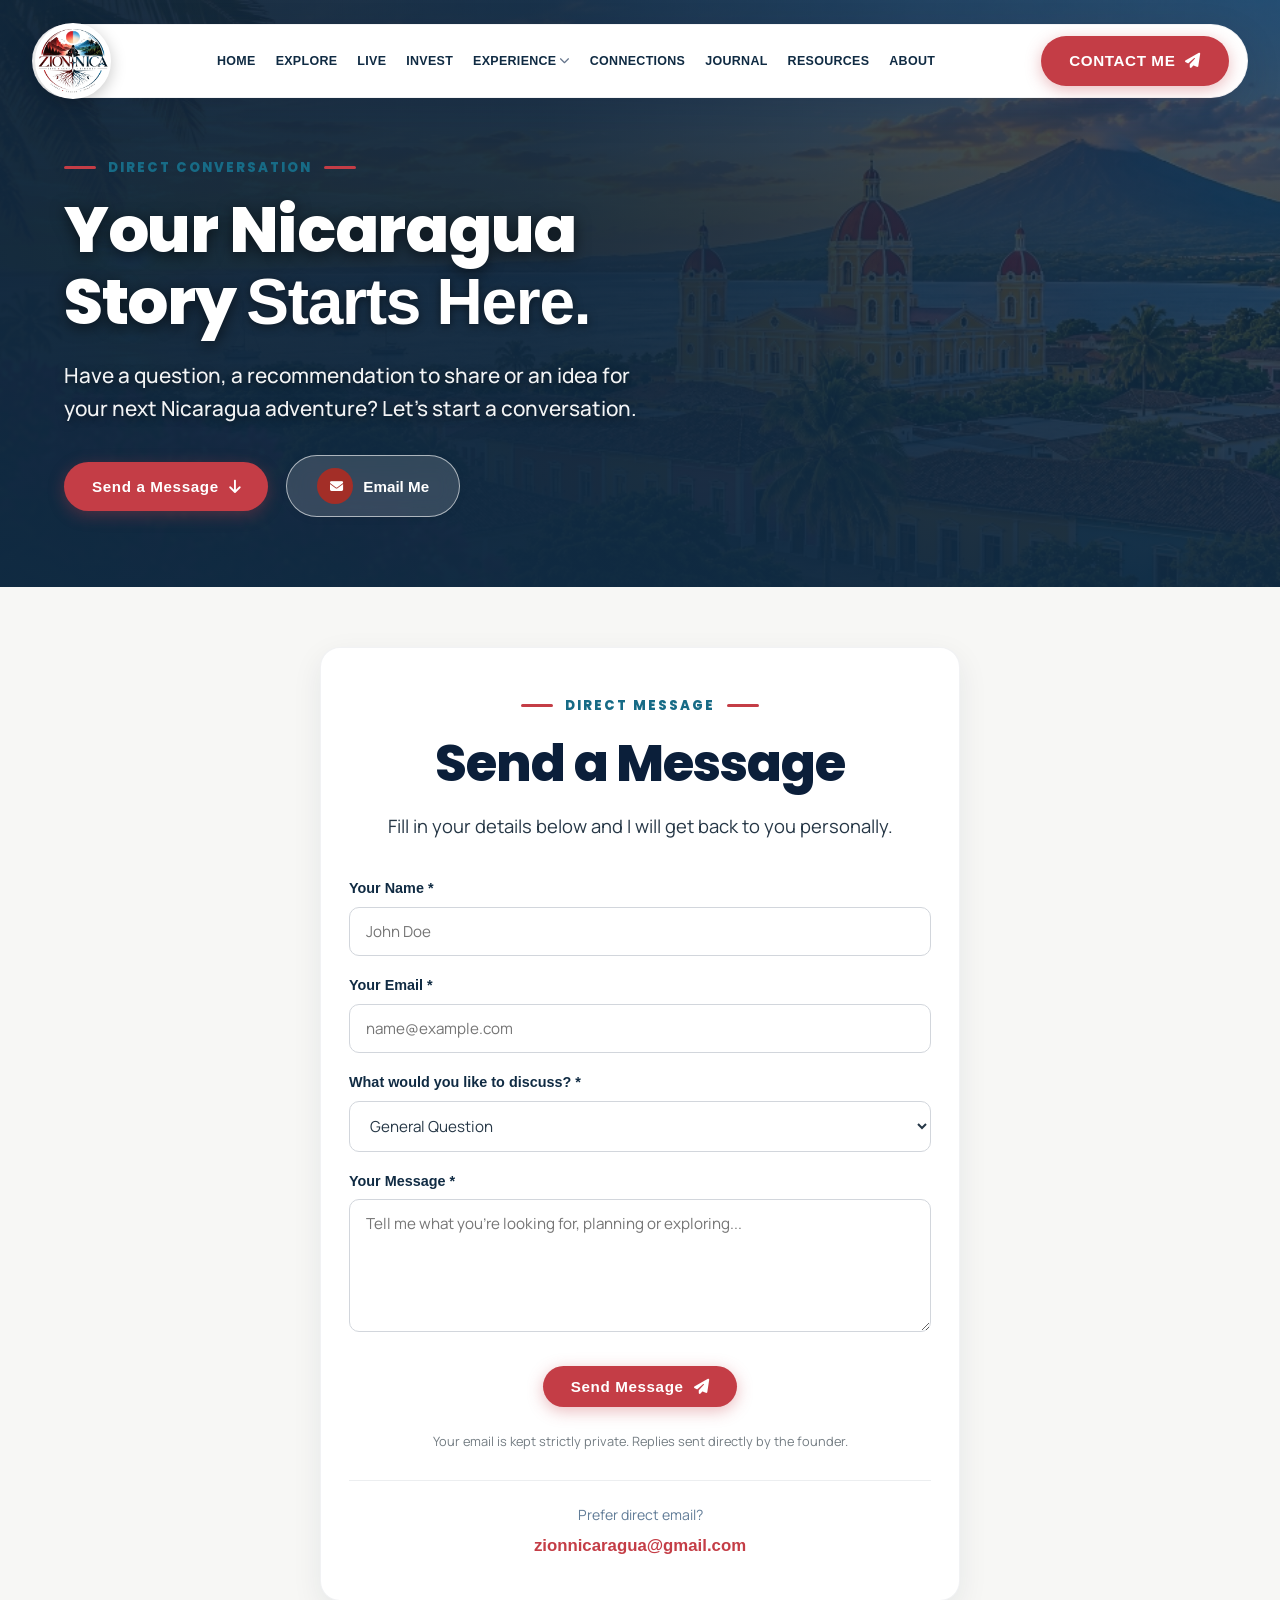
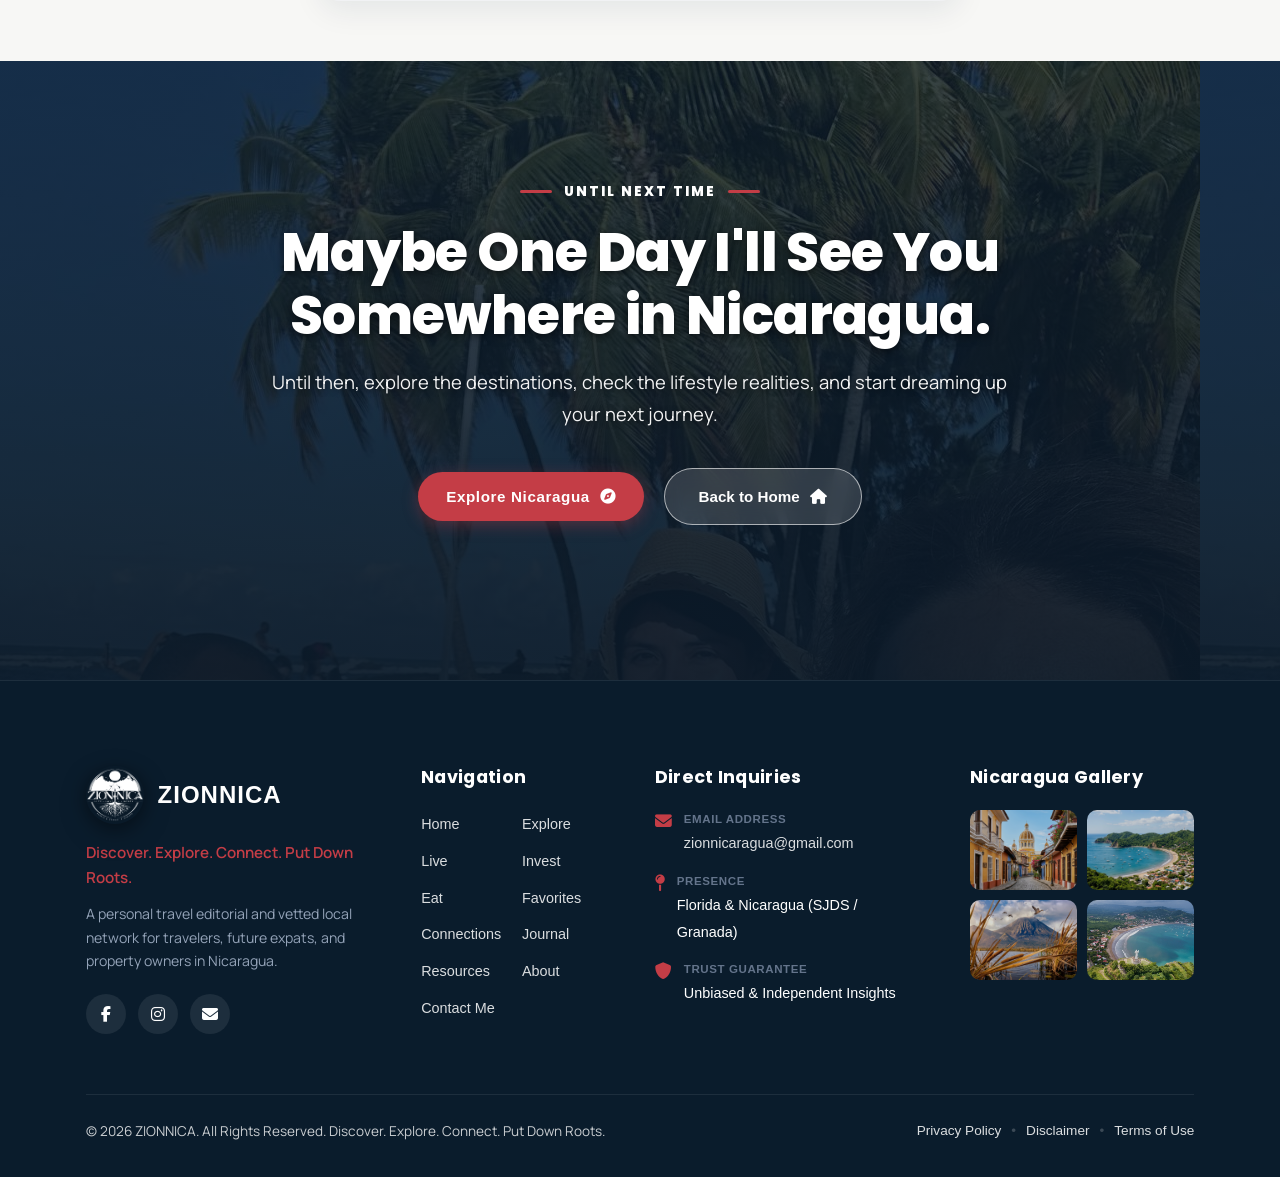
==== contact.html @ 624d176b "Fix blank home page layout and update project" ====
<!DOCTYPE html>
<html lang="en">
<head>
  <meta charset="UTF-8">
  <meta name="viewport" content="width=device-width, initial-scale=1.0">
  <title>Let's Connect | ZIONNICA — Start a Conversation</title>
  <meta name="description" content="Have a question, a recommendation to share or an idea for your next Nicaragua adventure? Get in touch directly with the ZIONNICA founder.">
  
  <!-- Favicon -->
  <link rel="icon" type="image/webp" href="assets/FAVICON.webp">

  <!-- Google Fonts: Poppins (Headings) & Manrope (Body) -->
  <link rel="preconnect" href="https://fonts.googleapis.com">
  <link rel="preconnect" href="https://fonts.gstatic.com" crossorigin>
  <link href="https://fonts.googleapis.com/css2?family=Manrope:wght@400;500;600;700&family=Poppins:wght@500;600;700;800;900&display=swap" rel="stylesheet">

  <!-- Font Awesome Icons -->
  <link rel="stylesheet" href="https://cdnjs.cloudflare.com/ajax/libs/font-awesome/6.4.0/css/all.min.css">

  <!-- Core Stylesheet -->
  <link rel="stylesheet" href="style.css">
</head>
<body class="page-contact">

  <!-- Page Loader -->
  <div class="site-loader" id="loader">
    <div class="loader-spinner"></div>
  </div>

  <div class="page-wrapper">

    <!-- ==========================================
         FLOATING STICKY HEADER
         ========================================== -->
    <header class="header_floating-wrap" id="header">
      <div class="navbar_floating-container">

        <!-- Brand Logo -->
        <a href="index.html#hero" class="floating-logo" aria-label="ZIONNICA">
          <img src="assets/zionnica_official_logo.png" alt="ZIONNICA Logo" class="brand-official-logo">
        </a>

        <!-- Center Navigation -->
        <nav class="floating-nav-menu" id="floating-nav">
          <div class="mobile-sidebar-header">
            <div class="mobile-sidebar-brand">
              <img src="assets/zionnica_official_logo.png" alt="ZIONNICA" class="mobile-sidebar-logo">
              <span class="mobile-sidebar-name">ZIONNICA</span>
            </div>
            <button class="mobile-sidebar-close" id="mobile-sidebar-close" aria-label="Close Menu">
              <i class="fa-solid fa-xmark"></i>
            </button>
          </div>

          <div class="mobile-sidebar-links">
            <a href="index.html#hero" class="nav-item"><span>HOME</span></a>
            <a href="explore.html" class="nav-item"><span>EXPLORE</span></a>
            <a href="live.html" class="nav-item"><span>LIVE</span></a>
            <a href="invest.html" class="nav-item"><span>INVEST</span></a>
            <div class="nav-dropdown">
              <a href="eat.html" class="nav-item dropdown-trigger">
                <span>EXPERIENCE</span>
                <i class="fa-solid fa-chevron-down nav-arrow"></i>
              </a>
              <div class="dropdown-menu">
                <a href="eat.html" class="dropdown-link">
                  <i class="fa-solid fa-utensils"></i>
                  <div>
                    <strong>Eat</strong>
                    <small>Local food, dining &amp; beach restaurants</small>
                  </div>
                </a>
                <a href="index.html#favorites" class="dropdown-link">
                  <i class="fa-solid fa-star"></i>
                  <div>
                    <strong>Favorites</strong>
                    <small>Curated top picks &amp; local recommendations</small>
                  </div>
                </a>
              </div>
            </div>
            <a href="index.html#connections" class="nav-item"><span>CONNECTIONS</span></a>
            <a href="index.html#journal" class="nav-item"><span>JOURNAL</span></a>
            <a href="explore.html#getting-there" class="nav-item"><span>RESOURCES</span></a>
            <a href="index.html#story" class="nav-item"><span>ABOUT</span></a>
          </div>

          <div class="mobile-sidebar-footer">
            <a href="contact.html" class="mobile-sidebar-cta">
              <span>CONTACT ME</span>
              <i class="fa-solid fa-paper-plane"></i>
            </a>
          </div>
        </nav>

        <!-- Right Side Actions -->
        <div class="floating-nav-actions">
          <a href="contact.html" class="floating-cta-btn active" style="background-color: var(--zn-crimson-hover, #B3323B);">
            <span>CONTACT ME</span>
            <i class="fa-solid fa-paper-plane"></i>
          </a>

          <!-- Mobile Hamburger Toggle -->
          <button class="floating-mobile-toggle" id="floating-mobile-toggle" aria-label="Toggle Navigation">
            <span></span><span></span><span></span>
          </button>
        </div>

      </div>
    </header>

    <!-- Mobile Nav Backdrop Overlay -->
    <div class="mobile-nav-backdrop" id="mobile-nav-backdrop"></div>

    <!-- ==========================================
         HERO SECTION: LET'S CONNECT
         ========================================== -->
    <section class="hero-image-exact inner-hero" id="hero-contact" style="background-image: url('img/IMG-20260909-WA0004.jpg');">
      <div class="hero-image-content-container">
        <div class="hero-text-block">
          
          <div class="editorial_eyebrow-badge" style="margin-bottom: 16px;">
            <span class="editorial_eyebrow-dash" style="background-color: var(--zn-crimson);"></span>
            <span class="editorial_eyebrow-text" style="color: #FFFFFF; font-weight: 700; letter-spacing: 0.14em;">DIRECT CONVERSATION</span>
            <span class="editorial_eyebrow-dash" style="background-color: var(--zn-crimson);"></span>
          </div>

          <h1 class="hero-main-title">
            Your Nicaragua Story <span class="hero-highlight-title">Starts Here.</span>
          </h1>

          <p class="hero-tagline-desc">
            Have a question, a recommendation to share or an idea for your next Nicaragua adventure? Let's start a conversation.
          </p>

          <div class="hero-action-pair">
            <a href="#contact-form" class="hero-btn-primary">
              <span>Send a Message</span>
              <i class="fa-solid fa-arrow-down"></i>
            </a>
            <a href="mailto:zionnicaragua@gmail.com" class="hero-btn-story" style="text-decoration: none;">
              <span class="story-play-circle"><i class="fa-solid fa-envelope"></i></span>
              <span class="story-btn-text">Email Me</span>
            </a>
          </div>

        </div>
      </div>
    </section>
    <!-- ==========================================
         SIMPLE CONTACT SECTION
         ========================================== -->
    <section class="section_editorial section-colorway-ivory pv-large" id="contact-form">
      <div class="container-large padding-global">
        <div style="max-width: 640px; margin: 0 auto; background: #FFFFFF; border-radius: 20px; padding: 40px 28px; box-shadow: 0 10px 30px rgba(16, 43, 67, 0.08); border: 1px solid rgba(16, 43, 67, 0.06);">
          
          <div class="editorial_header-wrap text-center" style="margin-bottom: 28px;">
            <div class="editorial_eyebrow-badge">
              <span class="editorial_eyebrow-dash"></span>
              <span class="editorial_eyebrow-text">DIRECT MESSAGE</span>
              <span class="editorial_eyebrow-dash"></span>
            </div>
            <h2 class="editorial_title-large" style="font-size: clamp(1.8rem, 4vw, 2.3rem); margin-bottom: 8px;">
              Send a Message
            </h2>
            <p class="editorial_lead-paragraph" style="font-size: 0.95rem; margin: 0 auto;">
              Fill in your details below and I will get back to you personally.
            </p>
          </div>

          <form action="https://formsubmit.co/zionnicaragua@gmail.com" method="POST" id="main-contact-form" class="consultation-form" style="display: flex; flex-direction: column; gap: 18px;">
            <!-- Honeypot anti-spam field -->
            <input type="text" name="_honey" style="display:none">
            <input type="hidden" name="_captcha" value="false">
            <input type="hidden" name="_subject" value="New Inquiry from ZIONNICA Website">

            <div class="form-group" style="margin-bottom: 0;">
              <label for="contact-name" style="display: block; font-weight: 700; font-size: 0.9rem; color: #102B43; margin-bottom: 6px;">Your Name *</label>
              <input type="text" id="contact-name" name="name" placeholder="John Doe" required style="width: 100%; padding: 13px 16px; border-radius: 10px; border: 1.5px solid #D2D6DC; font-size: 0.95rem; box-sizing: border-box;">
            </div>

            <div class="form-group" style="margin-bottom: 0;">
              <label for="contact-email" style="display: block; font-weight: 700; font-size: 0.9rem; color: #102B43; margin-bottom: 6px;">Your Email *</label>
              <input type="email" id="contact-email" name="email" placeholder="name@example.com" required style="width: 100%; padding: 13px 16px; border-radius: 10px; border: 1.5px solid #D2D6DC; font-size: 0.95rem; box-sizing: border-box;">
            </div>

            <div class="form-group" style="margin-bottom: 0;">
              <label for="contact-topic-select" style="display: block; font-weight: 700; font-size: 0.9rem; color: #102B43; margin-bottom: 6px;">What would you like to discuss? *</label>
              <select id="contact-topic-select" name="topic" required style="width: 100%; padding: 13px 16px; border-radius: 10px; border: 1.5px solid #D2D6DC; font-size: 0.95rem; box-sizing: border-box; background: #FFFFFF;">
                <option value="general">General Question</option>
                <option value="plan-trip">Trip Planning &amp; Itinerary</option>
                <option value="living">Living &amp; Community Realities</option>
                <option value="property">Investment &amp; Real Estate Considerations</option>
                <option value="other">Other Inquiry</option>
              </select>
            </div>

            <div class="form-group" style="margin-bottom: 0;">
              <label for="contact-message" style="display: block; font-weight: 700; font-size: 0.9rem; color: #102B43; margin-bottom: 6px;">Your Message *</label>
              <textarea id="contact-message" name="message" rows="5" placeholder="Tell me what you're looking for, planning or exploring..." required style="width: 100%; padding: 13px 16px; border-radius: 10px; border: 1.5px solid #D2D6DC; font-size: 0.95rem; box-sizing: border-box; resize: vertical;"></textarea>
            </div>

            <div style="text-align: center; margin-top: 8px;">
              <button type="submit" class="cta_btn-primary" style="padding: 14px 34px; font-size: 0.98rem; margin: 0 auto;">
                <span>Send Message</span>
                <i class="fa-solid fa-paper-plane"></i>
              </button>
            </div>

            <p style="font-size: 0.8rem; color: #747D83; text-align: center; margin: 6px 0 0 0;">
              Your email is kept strictly private. Replies sent directly by the founder.
            </p>
          </form>

          <!-- Direct Email Box -->
          <div style="margin-top: 28px; padding-top: 22px; border-top: 1px solid rgba(16, 43, 67, 0.08); text-align: center;">
            <p style="font-size: 0.88rem; color: #627D98; margin: 0 0 6px 0;">Prefer direct email?</p>
            <a href="mailto:zionnicaragua@gmail.com" style="font-family: var(--font-heading, 'Poppins', sans-serif); font-size: 1.05rem; font-weight: 700; color: var(--zn-crimson, #C43D46); text-decoration: none;">
              zionnicaragua@gmail.com
            </a>
          </div>

        </div>
      </div>
    </section>


    <!-- ==========================================
         CLOSING CTA (Photographic)
         ========================================== -->
    <section class="section_final-cta" id="contact" style="background-image: url('img/IMG-20260909-WA0005.jpg');">
      <div class="final-cta_dark-overlay"></div>
      <div class="padding-global final-cta_content-layer">
        <div class="container-large text-center">
          <div class="final-cta_box">
            <div class="final-cta_eyebrow-badge">
              <span class="cta_eyebrow-dash"></span>
              <span class="cta_eyebrow-text">UNTIL NEXT TIME</span>
              <span class="cta_eyebrow-dash"></span>
            </div>
            <h2 class="final-cta_heading">Maybe One Day I'll See You Somewhere in Nicaragua.</h2>
            <p class="final-cta_description">
              Until then, explore the destinations, check the lifestyle realities, and start dreaming up your next journey.
            </p>
            <div class="final-cta_buttons-wrap">
              <a href="explore.html" class="cta_btn-primary">
                <span>Explore Nicaragua</span>
                <i class="fa-solid fa-compass"></i>
              </a>
              <a href="index.html#hero" class="cta_btn-secondary">
                <span>Back to Home</span>
                <i class="fa-solid fa-house"></i>
              </a>
            </div>
          </div>
        </div>
      </div>
    </section>

    <!-- ==========================================
         SHARED SITE FOOTER
         ========================================== -->
    <footer class="footer_navy">
      <div class="padding-global">
        <div class="container-large">

          <div class="footer_grid-top">

            <!-- Column 1: Brand & Tagline -->
            <div class="footer_col brand_col">
              <div class="footer_logo-row">
                <img src="assets/zionnica_logo_white.png" alt="ZIONNICA Emblem" class="footer_emblem-logo">
                <span class="footer_logo-title">ZIONNICA</span>
              </div>
              <p class="footer_tagline">
                Discover. Explore. Connect. Put Down Roots.
              </p>
              <p class="footer_bio">
                A personal travel editorial and vetted local network for travelers, future expats, and property owners in Nicaragua.
              </p>
              <div class="footer_social-row">
                <a href="#hero" class="footer_social-circle" aria-label="Facebook"><i class="fa-brands fa-facebook-f"></i></a>
                <a href="#hero" class="footer_social-circle" aria-label="Instagram"><i class="fa-brands fa-instagram"></i></a>
                <a href="mailto:zionnicaragua@gmail.com" class="footer_social-circle" aria-label="Email"><i class="fa-solid fa-envelope"></i></a>
              </div>
            </div>

            <!-- Column 2: Navigation Links -->
            <div class="footer_col nav_col">
              <h4 class="footer_col-title">Navigation</h4>
              <ul class="footer_nav-list">
                <li><a href="index.html#hero">Home</a></li>
                <li><a href="explore.html">Explore</a></li>
                <li><a href="live.html">Live</a></li>
                <li><a href="invest.html">Invest</a></li>
                <li><a href="eat.html">Eat</a></li>
                <li><a href="index.html#favorites">Favorites</a></li>
                <li><a href="index.html#connections">Connections</a></li>
                <li><a href="index.html#journal">Journal</a></li>
                <li><a href="explore.html#getting-there">Resources</a></li>
                <li><a href="index.html#story">About</a></li>
                <li><a href="contact.html">Contact Me</a></li>
              </ul>
            </div>

            <!-- Column 3: Contact Information -->
            <div class="footer_col contact_col">
              <h4 class="footer_col-title">Direct Inquiries</h4>
              <ul class="footer_info-list">
                <li>
                  <i class="fa-solid fa-envelope footer_info-icon"></i>
                  <div>
                    <span class="info_label">Email Address</span>
                    <a href="mailto:zionnicaragua@gmail.com" class="info_val">zionnicaragua@gmail.com</a>
                  </div>
                </li>
                <li>
                  <i class="fa-solid fa-map-pin footer_info-icon"></i>
                  <div>
                    <span class="info_label">Presence</span>
                    <span class="info_val">Florida &amp; Nicaragua (SJDS / Granada)</span>
                  </div>
                </li>
                <li>
                  <i class="fa-solid fa-shield footer_info-icon"></i>
                  <div>
                    <span class="info_label">Trust Guarantee</span>
                    <span class="info_val">Unbiased &amp; Independent Insights</span>
                  </div>
                </li>
              </ul>
            </div>

            <!-- Column 4: Curated Visual Gallery -->
            <div class="footer_col gallery_col">
              <h4 class="footer_col-title">Nicaragua Gallery</h4>
              <div class="footer_gallery-row">
                <img src="assets/dest-granada.png" alt="Colonial Granada" class="footer_gal-thumb">
                <img src="assets/dest-sanjuan.png" alt="San Juan del Sur" class="footer_gal-thumb">
                <img src="assets/volcano_adventures.png" alt="Volcano Adventures" class="footer_gal-thumb">
                <img src="assets/beach_escapes.png" alt="Popoyo Coast" class="footer_gal-thumb">
              </div>
            </div>

          </div>

          <!-- Footer Bottom Bar -->
          <div class="footer_bottom-row">
            <p class="copyright_text">
              &copy; 2026 ZIONNICA. All Rights Reserved. Discover. Explore. Connect. Put Down Roots.
            </p>
            <div class="footer_legal-links">
              <a href="contact.html">Privacy Policy</a>
              <span class="legal_sep">&bull;</span>
              <a href="contact.html">Disclaimer</a>
              <span class="legal_sep">&bull;</span>
              <a href="contact.html">Terms of Use</a>
            </div>
          </div>

        </div>
      </div>
    </footer>

    <!-- Back to Top Button -->
    <button class="back-to-top-btn" id="back-to-top" aria-label="Back to Top">
      <i class="fa-solid fa-arrow-up"></i>
    </button>

  </div>

  <!-- Contact Form Helper Script -->
  <script>
    function selectContactTopic(topicKey) {
      document.querySelectorAll('.contact-way-card').forEach(c => c.classList.remove('is-selected'));
      const card = document.querySelector(`[data-topic="${topicKey}"]`);
      if (card) card.classList.add('is-selected');

      const select = document.getElementById('contact-topic-select');
      if (select) {
        select.value = topicKey;
      }
      const form = document.getElementById('contact-form');
      if (form) {
        form.scrollIntoView({ behavior: 'smooth' });
      }
    }
  </script>

  <!-- Core JavaScript -->
  <script src="script.js"></script>
</body>
</html>
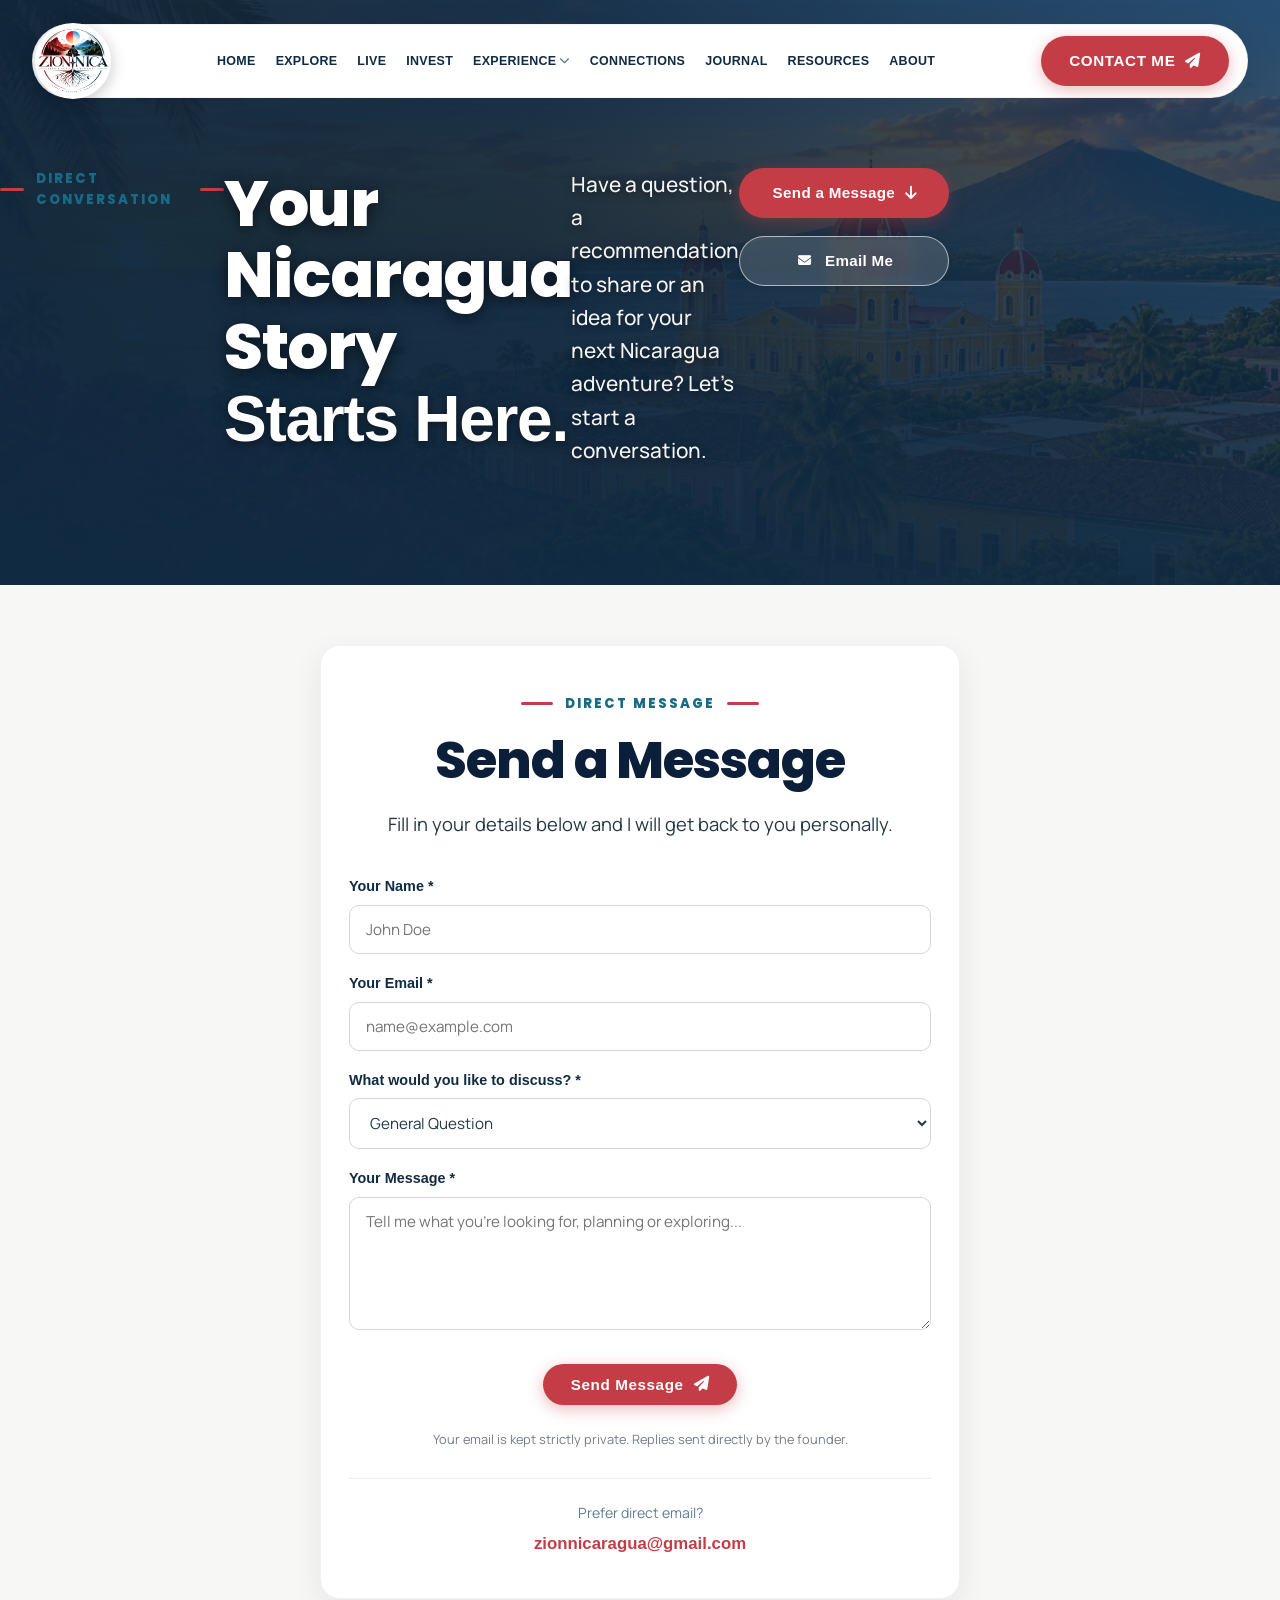
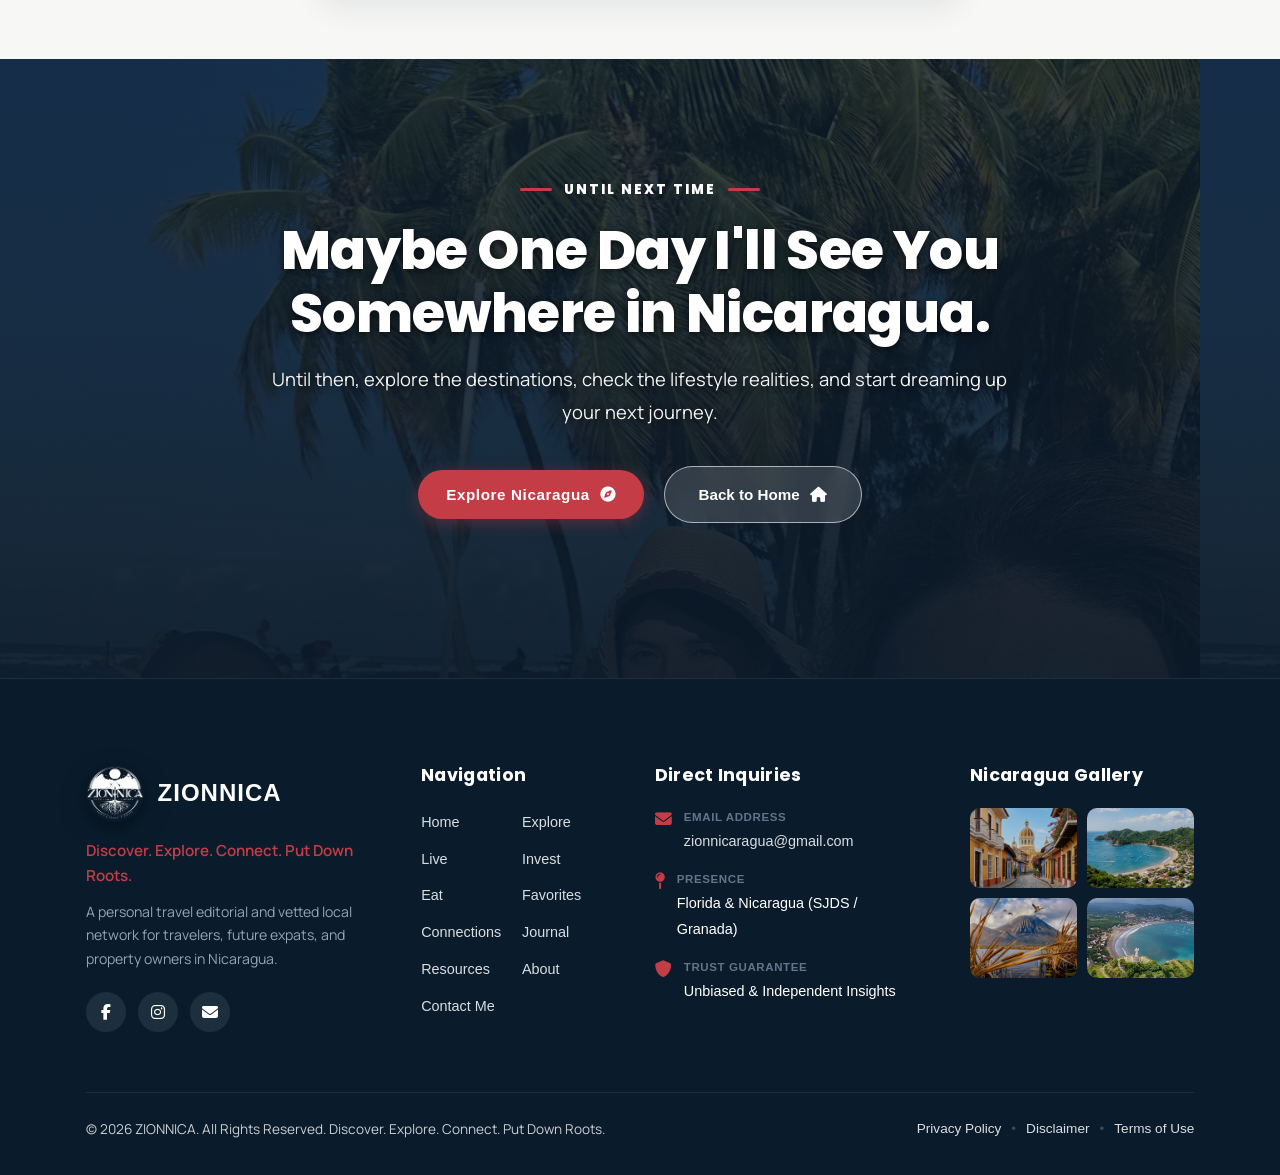
==== commit 36d30ecd: "Make newsletter submit button full width on mobile" ====
--- a/contact.html
+++ b/contact.html
@@ -18,7 +18,7 @@
   <link rel="stylesheet" href="https://cdnjs.cloudflare.com/ajax/libs/font-awesome/6.4.0/css/all.min.css">
 
   <!-- Core Stylesheet -->
-  <link rel="stylesheet" href="style.css">
+  <link rel="stylesheet" href="style.css?v=3">
 </head>
 <body class="page-contact">
 
--- a/style.css
+++ b/style.css
@@ -4171,21 +4171,27 @@
   .recommendations-grid {
     grid-template-columns: repeat(2, 1fr);
   }
+
   .rec-card-highlight {
     grid-column: span 2;
   }
+
   .gems-columns {
     grid-template-columns: repeat(2, 1fr);
   }
+
   .challenges-grid {
     grid-template-columns: repeat(2, 1fr);
   }
+
   .invest-grid {
     grid-template-columns: repeat(2, 1fr);
   }
+
   .resources-pill-grid {
     grid-template-columns: repeat(2, 1fr);
   }
+
   .favorites-grid {
     grid-template-columns: repeat(2, 1fr);
   }
@@ -4196,26 +4202,33 @@
     flex-direction: column;
     gap: 40px;
   }
+
   .home-about_image-col {
     width: 100%;
   }
+
   .home-about_image-container {
     width: 100%;
     height: 480px;
   }
+
   .home-about_content-col {
     max-width: 100%;
   }
+
   .live-community-row {
     grid-template-columns: 1fr;
   }
+
   .connections-grid {
     grid-template-columns: repeat(2, 1fr);
   }
+
   .connections-callout {
     flex-direction: column;
     text-align: center;
   }
+
   .eat-grid {
     grid-template-columns: 1fr;
   }
@@ -4225,43 +4238,56 @@
   .hero-quick-actions {
     display: none;
   }
+
   .header_heading {
     font-size: 2.75rem;
   }
+
   .recommendations-grid {
     grid-template-columns: 1fr;
   }
+
   .rec-card-highlight {
     grid-column: span 1;
   }
+
   .gems-columns {
     grid-template-columns: 1fr;
   }
+
   .favorites-grid {
     grid-template-columns: 1fr;
   }
+
   .challenges-grid {
     grid-template-columns: 1fr;
   }
+
   .invest-grid {
     grid-template-columns: 1fr;
   }
+
   .invest-quote-banner {
     flex-direction: column;
     text-align: center;
   }
+
   .connections-grid {
     grid-template-columns: 1fr;
   }
+
   .resources-pill-grid {
     grid-template-columns: 1fr;
   }
+
   .contact-form-grid {
     grid-template-columns: 1fr;
   }
+
   .form-full-width {
     grid-column: span 1;
   }
+
   .modal-card-custom {
     padding: 30px 20px;
   }
@@ -4703,9 +4729,20 @@
 }
 
 @keyframes scrollWheelAnim {
-  0% { transform: translateY(0); opacity: 1; }
-  50% { transform: translateY(6px); opacity: 0.4; }
-  100% { transform: translateY(0); opacity: 1; }
+  0% {
+    transform: translateY(0);
+    opacity: 1;
+  }
+
+  50% {
+    transform: translateY(6px);
+    opacity: 0.4;
+  }
+
+  100% {
+    transform: translateY(0);
+    opacity: 1;
+  }
 }
 
 .scroll-text {
@@ -4723,8 +4760,15 @@
 }
 
 @keyframes bounceChevron {
-  0%, 100% { transform: translateY(0); }
-  50% { transform: translateY(4px); }
+
+  0%,
+  100% {
+    transform: translateY(0);
+  }
+
+  50% {
+    transform: translateY(4px);
+  }
 }
 
 /* Responsive adjustments */
@@ -4732,9 +4776,11 @@
   .hero-main-title {
     font-size: 4.2rem;
   }
+
   .floating-nav-menu {
     gap: 0;
   }
+
   .nav-item {
     padding: 8px 10px;
     font-size: 0.9rem;
@@ -4757,9 +4803,11 @@
     max-height: 80vh;
     overflow-y: auto;
   }
+
   .floating-nav-menu.active {
     display: flex;
   }
+
   .dropdown-menu {
     position: static;
     transform: none;
@@ -4771,12 +4819,15 @@
     padding: 8px 0 8px 15px;
     display: none;
   }
+
   .nav-dropdown.active .dropdown-menu {
     display: block;
   }
+
   .floating-mobile-toggle {
     display: flex;
   }
+
   .hero-main-title {
     font-size: 3.5rem;
   }
@@ -4787,28 +4838,36 @@
     top: 14px;
     padding: 0 12px;
   }
+
   .navbar_floating-container {
     padding: 8px 16px 8px 20px;
   }
+
   .logo-title {
     font-size: 1.25rem;
   }
+
   .floating-cta-btn {
     padding: 8px 18px;
     font-size: 0.85rem;
   }
+
   .hero-main-title {
     font-size: 2.75rem;
     letter-spacing: -0.5px;
   }
+
   .hero-tagline-desc {
     font-size: 1.05rem;
   }
+
   .hero-action-pair {
     flex-direction: column;
     align-items: flex-start;
   }
-  .hero-btn-primary, .hero-btn-story {
+
+  .hero-btn-primary,
+  .hero-btn-story {
     width: 100%;
     justify-content: center;
   }
@@ -4882,7 +4941,7 @@
   position: relative !important;
   width: 100% !important;
   min-height: 100vh !important;
-  background: 
+  background:
     linear-gradient(90deg, rgba(8, 24, 44, 0.88) 0%, rgba(8, 24, 44, 0.72) 42%, rgba(8, 24, 44, 0.32) 72%, rgba(8, 24, 44, 0.08) 100%),
     url('assets/hero_granada_sunset.jpg') no-repeat center center / cover !important;
   display: flex !important;
@@ -4898,12 +4957,14 @@
 }
 
 .hero-highlight-title {
-  color: #FF7A59 !important; /* Radiant warm terracotta/coral on dark */
+  color: #FF7A59 !important;
+  /* Radiant warm terracotta/coral on dark */
   text-shadow: 0 2px 10px rgba(0, 0, 0, 0.5) !important;
 }
 
 .hero-tagline-desc {
-  color: #F8FAFC !important; /* Crisp, readable off-white */
+  color: #F8FAFC !important;
+  /* Crisp, readable off-white */
   font-size: 1.25rem !important;
   line-height: 1.65 !important;
   text-shadow: 0 2px 6px rgba(0, 0, 0, 0.6) !important;
@@ -5244,14 +5305,17 @@
   .dest-tour-card {
     flex: 0 0 calc((100% - 22px) / 2);
   }
+
   .personal-travel-note-card {
     flex-direction: column;
     text-align: center;
     padding: 35px 25px;
   }
+
   .dest-tour-arrow.is-left {
     left: -10px;
   }
+
   .dest-tour-arrow.is-right {
     right: -10px;
   }
@@ -5261,15 +5325,19 @@
   .dest-tour-card {
     flex: 0 0 100%;
   }
+
   .personal-travel-note-card {
     padding: 28px 18px;
   }
+
   .note-title {
     font-size: 1.65rem;
   }
+
   .note-desc {
     font-size: 0.95rem;
   }
+
   .note-cta-btn {
     width: 100%;
     justify-content: center;
@@ -5554,9 +5622,11 @@
     grid-template-columns: 1fr;
     gap: 40px;
   }
+
   .founder-image-container {
     height: 440px;
   }
+
   .founder-heading {
     font-size: 2.75rem;
   }
@@ -5568,16 +5638,20 @@
     text-align: center;
     padding: 30px 20px;
   }
+
   .note-eyebrow-wrap {
     justify-content: center;
   }
+
   .note-cta-btn {
     width: 100%;
     justify-content: center;
   }
+
   .founder-heading {
     font-size: 2.25rem;
   }
+
   .founder-image-container {
     height: 360px;
   }
@@ -5601,14 +5675,20 @@
 }
 
 /* 1. Global Typography Harmonization */
-html, body {
+html,
+body {
   font-family: 'Plus Jakarta Sans', sans-serif !important;
   color: #1e293b !important;
   -webkit-font-smoothing: antialiased;
   -moz-osx-font-smoothing: grayscale;
 }
 
-h1, h2, h3, h4, h5, h6,
+h1,
+h2,
+h3,
+h4,
+h5,
+h6,
 .header_heading,
 .heading-style-60,
 .sec-title,
@@ -5629,7 +5709,13 @@
   color: #0B1F3A !important;
 }
 
-p, span, a, input, select, textarea, button,
+p,
+span,
+a,
+input,
+select,
+textarea,
+button,
 .text-size-medium,
 .text-size-regular,
 .founder-paragraph,
@@ -5714,7 +5800,8 @@
 .button::after,
 .button.is-alternate::after,
 .button_primary-about::after {
-  display: none !important; /* Remove legacy block slide animations for clean unified feel */
+  display: none !important;
+  /* Remove legacy block slide animations for clean unified feel */
 }
 
 .button:hover,
@@ -5811,6 +5898,7 @@
 }
 
 @media (max-width: 768px) {
+
   h2.sec-title,
   h2.heading-style-60,
   .founder-heading,
@@ -5826,11 +5914,28 @@
    100% Consistent Plus Jakarta Sans, Consistent Font Sizes & Pill Buttons
    ========================================================================== */
 
-*, *::before, *::after {
+*,
+*::before,
+*::after {
   box-sizing: border-box;
 }
 
-body, html, input, button, select, textarea, p, h1, h2, h3, h4, h5, h6, span, a, label {
+body,
+html,
+input,
+button,
+select,
+textarea,
+p,
+h1,
+h2,
+h3,
+h4,
+h5,
+h6,
+span,
+a,
+label {
   font-family: 'Plus Jakarta Sans', -apple-system, BlinkMacSystemFont, 'Segoe UI', Roboto, sans-serif;
 }
 
@@ -6082,12 +6187,14 @@
     grid-template-columns: 1fr;
     gap: 40px;
   }
+
   .founder-image-container {
     height: 400px !important;
   }
 }
 
 @media (max-width: 768px) {
+
   .section-main-heading,
   h2.sec-title,
   h2.heading-style-60,
@@ -6095,6 +6202,7 @@
   .founder-heading {
     font-size: 2.15rem !important;
   }
+
   .founder-image-container {
     height: 320px !important;
   }
@@ -6110,7 +6218,8 @@
 
 .section_choose-journey {
   padding: 110px 0 100px 0;
-  background-color: #F7F7F5; /* Warm White */
+  background-color: #F7F7F5;
+  /* Warm White */
   position: relative;
   overflow: hidden;
 }
@@ -6149,7 +6258,8 @@
 .journey_eyebrow-dash {
   width: 30px;
   height: 3px;
-  background-color: #C43D46; /* Crimson */
+  background-color: #C43D46;
+  /* Crimson */
   border-radius: 2px;
   display: inline-block;
 }
@@ -6159,7 +6269,8 @@
   font-size: 0.82rem !important;
   font-weight: 800 !important;
   letter-spacing: 2px !important;
-  color: #176B86 !important; /* Ocean Blue */
+  color: #176B86 !important;
+  /* Ocean Blue */
   text-transform: uppercase !important;
 }
 
@@ -6168,7 +6279,8 @@
   font-size: 3rem !important;
   font-weight: 800 !important;
   line-height: 1.18 !important;
-  color: #102B43 !important; /* Navy */
+  color: #102B43 !important;
+  /* Navy */
   letter-spacing: -0.8px !important;
   margin-bottom: 18px !important;
 }
@@ -6203,8 +6315,8 @@
   box-shadow: 0 16px 40px rgba(16, 43, 67, 0.10);
   background-color: #102B43;
   transition: transform 0.45s cubic-bezier(0.16, 1, 0.3, 1),
-              box-shadow 0.45s cubic-bezier(0.16, 1, 0.3, 1),
-              border-color 0.45s cubic-bezier(0.16, 1, 0.3, 1);
+    box-shadow 0.45s cubic-bezier(0.16, 1, 0.3, 1),
+    border-color 0.45s cubic-bezier(0.16, 1, 0.3, 1);
   border: 1px solid rgba(16, 43, 67, 0.08);
   display: flex;
   flex-direction: column;
@@ -6244,7 +6356,7 @@
   object-position: center;
   display: block;
   transition: transform 0.85s cubic-bezier(0.16, 1, 0.3, 1),
-              filter 0.85s cubic-bezier(0.16, 1, 0.3, 1);
+    filter 0.85s cubic-bezier(0.16, 1, 0.3, 1);
   filter: brightness(0.96) contrast(1.02);
 }
 
@@ -6257,14 +6369,12 @@
 .journey_overlay-scrim {
   position: absolute;
   inset: 0;
-  background: linear-gradient(
-    180deg,
-    rgba(16, 43, 67, 0.15) 0%,
-    rgba(16, 43, 67, 0.25) 30%,
-    rgba(16, 43, 67, 0.65) 60%,
-    rgba(16, 43, 67, 0.94) 85%,
-    #102B43 100%
-  );
+  background: linear-gradient(180deg,
+      rgba(16, 43, 67, 0.15) 0%,
+      rgba(16, 43, 67, 0.25) 30%,
+      rgba(16, 43, 67, 0.65) 60%,
+      rgba(16, 43, 67, 0.94) 85%,
+      #102B43 100%);
   z-index: 2;
   transition: opacity 0.5s ease;
 }
@@ -6291,7 +6401,8 @@
   flex-direction: column;
   justify-content: space-between;
   padding: 30px 28px;
-  pointer-events: none; /* Allows click to pass to outer link */
+  pointer-events: none;
+  /* Allows click to pass to outer link */
 }
 
 /* Top Badge Pill */
@@ -6306,7 +6417,8 @@
   font-size: 0.72rem !important;
   font-weight: 700 !important;
   letter-spacing: 1.6px !important;
-  color: #102B43 !important; /* Navy */
+  color: #102B43 !important;
+  /* Navy */
   background: rgba(247, 247, 245, 0.95);
   backdrop-filter: blur(8px);
   -webkit-backdrop-filter: blur(8px);
@@ -6325,7 +6437,8 @@
   width: 6px;
   height: 6px;
   border-radius: 50%;
-  background-color: #C43D46; /* Crimson */
+  background-color: #C43D46;
+  /* Crimson */
   display: inline-block;
   box-shadow: 0 0 6px rgba(196, 61, 70, 0.8);
 }
@@ -6389,7 +6502,8 @@
   bottom: -3px;
   width: 0;
   height: 2px;
-  background-color: #176B86; /* Ocean Blue */
+  background-color: #176B86;
+  /* Ocean Blue */
   transition: width 0.35s cubic-bezier(0.16, 1, 0.3, 1);
 }
 
@@ -6401,20 +6515,22 @@
   width: 42px;
   height: 42px;
   border-radius: 50%;
-  background-color: #C43D46; /* Crimson */
+  background-color: #C43D46;
+  /* Crimson */
   color: #FFFFFF;
   display: inline-flex;
   align-items: center;
   justify-content: center;
   box-shadow: 0 6px 18px rgba(196, 61, 70, 0.4);
   transition: transform 0.4s cubic-bezier(0.16, 1, 0.3, 1),
-              background-color 0.4s cubic-bezier(0.16, 1, 0.3, 1),
-              box-shadow 0.4s cubic-bezier(0.16, 1, 0.3, 1);
+    background-color 0.4s cubic-bezier(0.16, 1, 0.3, 1),
+    box-shadow 0.4s cubic-bezier(0.16, 1, 0.3, 1);
 }
 
 .journey_card:hover .journey_card-cta .cta-arrow-circle {
   transform: translateX(6px) scale(1.05);
-  background-color: #176B86; /* Transitions to Ocean Blue */
+  background-color: #176B86;
+  /* Transitions to Ocean Blue */
   box-shadow: 0 8px 22px rgba(23, 107, 134, 0.5);
 }
 
@@ -6437,10 +6553,12 @@
     grid-template-columns: repeat(2, 1fr);
     gap: 24px;
   }
+
   .journey_card:last-child {
     grid-column: span 2;
     height: 480px;
   }
+
   .journey_heading {
     font-size: 2.5rem !important;
   }
@@ -6450,27 +6568,34 @@
   .section_choose-journey {
     padding: 70px 0 60px 0;
   }
+
   .journey_cards-grid {
     grid-template-columns: 1fr;
     gap: 20px;
   }
+
   .journey_card,
   .journey_card:last-child {
     grid-column: auto;
     height: 500px;
   }
+
   .journey_heading {
     font-size: 2.15rem !important;
   }
+
   .journey_lead {
     font-size: 1rem !important;
   }
+
   .journey_card-title {
     font-size: 1.6rem !important;
   }
+
   .journey_card-desc {
     font-size: 0.92rem !important;
   }
+
   .journey_card-content {
     padding: 24px 20px;
   }
@@ -6505,9 +6630,9 @@
   box-shadow: 0 16px 40px rgba(16, 43, 67, 0.12);
   border: 1px solid rgba(255, 255, 255, 0.1);
   transition: flex 0.6s cubic-bezier(0.25, 1, 0.5, 1),
-              transform 0.4s ease,
-              box-shadow 0.4s ease,
-              border-color 0.4s ease;
+    transform 0.4s ease,
+    box-shadow 0.4s ease,
+    border-color 0.4s ease;
 }
 
 /* Hover or is-expanded expands to ~60% (flex: 2.8) while siblings shrink to flex: 0.8 */
@@ -6538,7 +6663,7 @@
   object-position: center;
   display: block;
   transition: transform 0.85s cubic-bezier(0.16, 1, 0.3, 1),
-              filter 0.85s cubic-bezier(0.16, 1, 0.3, 1);
+    filter 0.85s cubic-bezier(0.16, 1, 0.3, 1);
   filter: brightness(0.92) contrast(1.04);
 }
 
@@ -6551,13 +6676,11 @@
 .journey_panel-overlay {
   position: absolute;
   inset: 0;
-  background: linear-gradient(
-    180deg,
-    rgba(16, 43, 67, 0.15) 0%,
-    rgba(16, 43, 67, 0.35) 40%,
-    rgba(16, 43, 67, 0.78) 75%,
-    #102B43 100%
-  );
+  background: linear-gradient(180deg,
+      rgba(16, 43, 67, 0.15) 0%,
+      rgba(16, 43, 67, 0.35) 40%,
+      rgba(16, 43, 67, 0.78) 75%,
+      #102B43 100%);
   z-index: 2;
   transition: opacity 0.5s ease;
 }
@@ -6674,7 +6797,7 @@
   justify-content: center;
   box-shadow: 0 6px 18px rgba(196, 61, 70, 0.4);
   transition: transform 0.4s cubic-bezier(0.16, 1, 0.3, 1),
-              background-color 0.4s cubic-bezier(0.16, 1, 0.3, 1);
+    background-color 0.4s cubic-bezier(0.16, 1, 0.3, 1);
 }
 
 .journey_panel:hover .journey_panel-cta .cta-arrow-circle,
@@ -6694,7 +6817,8 @@
 }
 
 .section_editorial:nth-of-type(even) {
-  background-color: #F7F7F5; /* Warm White */
+  background-color: #F7F7F5;
+  /* Warm White */
 }
 
 /* Eyebrow Badge */
@@ -6721,7 +6845,8 @@
 .editorial_dash {
   width: 32px;
   height: 3px;
-  background-color: #C43D46; /* Crimson */
+  background-color: #C43D46;
+  /* Crimson */
   border-radius: 2px;
   display: inline-block;
 }
@@ -6732,7 +6857,8 @@
   font-size: 0.82rem !important;
   font-weight: 800 !important;
   letter-spacing: 2px !important;
-  color: #176B86 !important; /* Ocean Blue */
+  color: #176B86 !important;
+  /* Ocean Blue */
   text-transform: uppercase !important;
 }
 
@@ -6748,7 +6874,8 @@
   font-size: 2.85rem !important;
   font-weight: 800 !important;
   line-height: 1.2 !important;
-  color: #102B43 !important; /* Navy */
+  color: #102B43 !important;
+  /* Navy */
   letter-spacing: -0.6px !important;
   margin-bottom: 18px !important;
 }
@@ -6777,7 +6904,8 @@
   display: inline-flex;
   align-items: center;
   gap: 12px;
-  background-color: #C43D46; /* Crimson */
+  background-color: #C43D46;
+  /* Crimson */
   color: #FFFFFF !important;
   font-family: 'Poppins', sans-serif !important;
   font-size: 0.95rem !important;
@@ -6856,13 +6984,11 @@
 .eat_gradient-overlay {
   position: absolute;
   inset: 0;
-  background: linear-gradient(
-    180deg,
-    rgba(16, 43, 67, 0.1) 0%,
-    rgba(16, 43, 67, 0.4) 45%,
-    rgba(16, 43, 67, 0.92) 85%,
-    #102B43 100%
-  );
+  background: linear-gradient(180deg,
+      rgba(16, 43, 67, 0.1) 0%,
+      rgba(16, 43, 67, 0.4) 45%,
+      rgba(16, 43, 67, 0.92) 85%,
+      #102B43 100%);
   z-index: 2;
 }
 
@@ -7946,12 +8072,10 @@
 .final-cta_dark-overlay {
   position: absolute;
   inset: 0;
-  background: linear-gradient(
-    180deg,
-    rgba(16, 43, 67, 0.82) 0%,
-    rgba(16, 43, 67, 0.88) 50%,
-    rgba(16, 43, 67, 0.94) 100%
-  );
+  background: linear-gradient(180deg,
+      rgba(16, 43, 67, 0.82) 0%,
+      rgba(16, 43, 67, 0.88) 50%,
+      rgba(16, 43, 67, 0.94) 100%);
 }
 
 .final-cta_content-layer {
@@ -8300,32 +8424,41 @@
   .journey_accordion-track {
     height: 500px;
   }
+
   .eat_asymmetric-grid {
     grid-template-columns: 1fr;
   }
+
   .eat_featured-card {
     min-height: 480px;
   }
+
   .live_split-grid {
     grid-template-columns: 1fr;
     gap: 45px;
   }
+
   .live_main-photo-wrap {
     width: 100%;
     height: 440px;
   }
+
   .invest_topics-grid {
     grid-template-columns: repeat(2, 1fr);
   }
+
   .connections_network-grid {
     grid-template-columns: 1fr;
   }
+
   .journal_magazine-grid {
     grid-template-columns: 1fr;
   }
+
   .drawer_grid {
     grid-template-columns: repeat(2, 1fr);
   }
+
   .footer_grid-top {
     grid-template-columns: repeat(2, 1fr);
     gap: 40px;
@@ -8333,22 +8466,26 @@
 }
 
 @media (max-width: 768px) {
+
   /* Journey Accordion Mobile Stack */
   .journey_accordion-track {
     flex-direction: column;
     height: auto;
     gap: 16px;
   }
+
   .journey_panel {
     flex: none !important;
     height: 440px;
     width: 100%;
   }
+
   .journey_panel-desc {
     opacity: 1 !important;
     max-height: none !important;
     transform: none !important;
   }
+
   .journey_panel-title {
     font-size: 1.55rem !important;
   }
@@ -8357,93 +8494,117 @@
   .section_editorial {
     padding: 70px 0;
   }
+
   .editorial_heading {
     font-size: 2.15rem !important;
   }
+
   .editorial_lead {
     font-size: 0.98rem !important;
   }
+
   .eat_featured-card {
     min-height: 400px;
     padding: 24px;
   }
+
   .eat_card-title {
     font-size: 1.5rem !important;
   }
+
   .favorites_pills-row {
     grid-template-columns: 1fr;
     gap: 12px;
   }
+
   .favorites_showcase-strip {
     padding: 24px;
   }
+
   .live_floating-photo-wrap {
     width: 170px;
     height: 170px;
     bottom: -20px;
   }
+
   .live_stats-badge {
     top: 15px;
     right: 15px;
     padding: 10px 16px;
   }
+
   .stats_num {
     font-size: 1.6rem !important;
   }
+
   .invest_cinematic-banner {
     height: 380px;
   }
+
   .invest_floating-architectural {
     display: none;
   }
+
   .invest_banner-quote {
     bottom: 20px;
     left: 20px;
     right: 20px;
     padding: 16px;
   }
+
   .invest_topics-grid {
     grid-template-columns: 1fr;
   }
+
   .connections_callout-card {
     flex-direction: column;
     align-items: flex-start;
     padding: 24px;
   }
+
   .journal_preview-card {
     flex-direction: column;
   }
+
   .journal_preview-img-wrap {
     width: 100%;
     height: 180px;
   }
+
   .drawer_grid {
     grid-template-columns: 1fr;
     gap: 16px;
   }
+
   .final-cta_heading {
     font-size: 2.25rem !important;
   }
+
   .final-cta_buttons-wrap {
     flex-direction: column;
     width: 100%;
   }
+
   .final-cta_buttons-wrap a,
   .final-cta_buttons-wrap button {
     width: 100%;
     justify-content: center;
   }
+
   .final-cta_contact-strip {
     flex-direction: column;
     gap: 8px;
   }
+
   .contact-strip_separator {
     display: none;
   }
+
   .footer_grid-top {
     grid-template-columns: 1fr;
     gap: 35px;
   }
+
   .footer_bottom-row {
     flex-direction: column;
     gap: 15px;
@@ -8552,6 +8713,7 @@
     font-size: 0.78rem !important;
     gap: 3px !important;
   }
+
   .floating-cta-btn {
     padding: 8px 16px !important;
     font-size: 0.82rem !important;
@@ -8645,8 +8807,8 @@
   box-shadow: 0 16px 45px rgba(16, 43, 67, 0.12) !important;
   border: 1px solid rgba(255, 255, 255, 0.12) !important;
   transition: flex 0.75s cubic-bezier(0.16, 1, 0.3, 1),
-              box-shadow 0.4s ease,
-              border-color 0.4s ease !important;
+    box-shadow 0.4s ease,
+    border-color 0.4s ease !important;
   will-change: flex;
 }
 
@@ -8678,7 +8840,7 @@
   object-position: center !important;
   display: block !important;
   transition: transform 0.9s cubic-bezier(0.16, 1, 0.3, 1),
-              filter 0.9s cubic-bezier(0.16, 1, 0.3, 1) !important;
+    filter 0.9s cubic-bezier(0.16, 1, 0.3, 1) !important;
   filter: brightness(0.85) contrast(1.05) !important;
 }
 
@@ -8691,13 +8853,11 @@
 .split_panel-overlay {
   position: absolute !important;
   inset: 0 !important;
-  background: linear-gradient(
-    180deg,
-    rgba(16, 43, 67, 0.18) 0%,
-    rgba(16, 43, 67, 0.42) 35%,
-    rgba(16, 43, 67, 0.92) 80%,
-    #102B43 100%
-  ) !important;
+  background: linear-gradient(180deg,
+      rgba(16, 43, 67, 0.18) 0%,
+      rgba(16, 43, 67, 0.42) 35%,
+      rgba(16, 43, 67, 0.92) 80%,
+      #102B43 100%) !important;
   z-index: 2 !important;
   transition: opacity 0.5s ease !important;
 }
@@ -8728,7 +8888,7 @@
   opacity: 0 !important;
   visibility: hidden !important;
   transition: opacity 0.45s cubic-bezier(0.16, 1, 0.3, 1) 0.15s,
-              visibility 0.45s ease !important;
+    visibility 0.45s ease !important;
 }
 
 .split_panel:hover .split_panel-content,
@@ -8899,7 +9059,7 @@
   justify-content: center !important;
   box-shadow: 0 6px 20px rgba(196, 61, 70, 0.45) !important;
   transition: transform 0.4s cubic-bezier(0.16, 1, 0.3, 1),
-              background-color 0.4s cubic-bezier(0.16, 1, 0.3, 1) !important;
+    background-color 0.4s cubic-bezier(0.16, 1, 0.3, 1) !important;
 }
 
 .split_panel:hover .split_cta-icon,
@@ -8924,12 +9084,10 @@
 .final-cta_dark-overlay {
   position: absolute !important;
   inset: 0 !important;
-  background: linear-gradient(
-    180deg,
-    rgba(11, 26, 41, 0.82) 0%,
-    rgba(11, 26, 41, 0.88) 50%,
-    rgba(11, 26, 41, 0.95) 100%
-  ) !important;
+  background: linear-gradient(180deg,
+      rgba(11, 26, 41, 0.82) 0%,
+      rgba(11, 26, 41, 0.88) 50%,
+      rgba(11, 26, 41, 0.95) 100%) !important;
   z-index: 2 !important;
 }
 
@@ -9063,41 +9221,51 @@
   .header_floating-wrap {
     padding: 0 16px !important;
   }
+
   .navbar_floating-container {
     padding: 6px 14px !important;
   }
+
   .split_accordion-track {
     flex-direction: column !important;
     height: auto !important;
     gap: 18px !important;
   }
+
   .split_panel {
     flex: none !important;
     height: 480px !important;
     width: 100% !important;
   }
+
   .split_collapsed-teaser {
     display: none !important;
   }
+
   .split_panel-content {
     opacity: 1 !important;
     visibility: visible !important;
     padding: 26px 22px !important;
   }
+
   .split_title {
     font-size: 1.75rem !important;
   }
+
   .split_desc {
     font-size: 0.95rem !important;
     margin-bottom: 18px !important;
   }
+
   .final-cta_heading {
     font-size: 2.25rem !important;
   }
+
   .final-cta_contact-strip {
     flex-direction: column !important;
     gap: 10px !important;
   }
+
   .contact-strip_separator {
     display: none !important;
   }
@@ -9202,8 +9370,8 @@
   color: inherit !important;
   border: 1px solid rgba(255, 255, 255, 0.08) !important;
   transition: transform 0.3s cubic-bezier(0.16, 1, 0.3, 1),
-              box-shadow 0.3s cubic-bezier(0.16, 1, 0.3, 1),
-              border-color 0.3s ease !important;
+    box-shadow 0.3s cubic-bezier(0.16, 1, 0.3, 1),
+    border-color 0.3s ease !important;
 }
 
 .zc .card:hover,
@@ -9357,7 +9525,8 @@
    ========================================================================== */
 .section_guide-resources {
   padding: 105px 0 110px 0;
-  background-color: #FAF3EB; /* Authentic Warm Cream / Ivory */
+  background-color: #FAF3EB;
+  /* Authentic Warm Cream / Ivory */
   position: relative;
 }
 
@@ -9513,7 +9682,8 @@
   font-family: 'Poppins', sans-serif !important;
   font-size: 2.15rem !important;
   font-weight: 600 !important;
-  color: #C43D46 !important; /* Theme Crimson / Terracotta */
+  color: #C43D46 !important;
+  /* Theme Crimson / Terracotta */
   line-height: 1;
   min-width: 44px;
 }
@@ -9642,7 +9812,8 @@
   display: inline-flex;
   align-items: center;
   gap: 10px;
-  background: #102B43; /* Navy Pill */
+  background: #102B43;
+  /* Navy Pill */
   color: #FFFFFF !important;
   font-family: 'Poppins', sans-serif !important;
   font-size: 0.94rem !important;
@@ -9656,7 +9827,8 @@
 }
 
 .banner-btn:hover {
-  background: #C43D46; /* Transitions to Crimson on hover */
+  background: #C43D46;
+  /* Transitions to Crimson on hover */
   transform: translateY(-2px);
   box-shadow: 0 10px 24px rgba(196, 61, 70, 0.4);
 }
@@ -9667,6 +9839,7 @@
     grid-template-columns: 1fr;
     gap: 35px;
   }
+
   .guide-image-card {
     min-height: 400px;
   }
@@ -9676,39 +9849,49 @@
   .section_guide-resources {
     padding: 70px 0 75px 0;
   }
+
   .guide-title {
     font-size: 2.15rem !important;
   }
+
   .guide-image-card {
     min-height: 340px;
     padding: 24px 20px;
   }
+
   .guide-card-heading {
     font-size: 1.5rem !important;
   }
+
   .guide-item {
     padding: 14px 4px;
   }
+
   .guide-item__num {
     font-size: 1.8rem !important;
     min-width: 36px;
   }
+
   .guide-item__bar {
     margin: 0 12px 0 10px;
     height: 26px;
   }
+
   .guide-item__title {
     font-size: 1.1rem !important;
   }
+
   .guide-item__desc {
     font-size: 0.85rem !important;
   }
+
   .guide-bottom-banner {
     flex-direction: column;
     align-items: flex-start;
     gap: 18px;
     padding: 20px;
   }
+
   .banner-btn {
     width: 100%;
     justify-content: center;
@@ -9907,7 +10090,7 @@
   display: flex;
   flex-direction: column;
   transition: transform 0.4s cubic-bezier(0.16, 1, 0.3, 1),
-              box-shadow 0.4s cubic-bezier(0.16, 1, 0.3, 1);
+    box-shadow 0.4s cubic-bezier(0.16, 1, 0.3, 1);
   text-decoration: none;
   color: inherit;
 }
@@ -9970,7 +10153,7 @@
   display: flex;
   align-items: center;
   gap: 5px;
-  text-shadow: 0 2px 4px rgba(0,0,0,0.4);
+  text-shadow: 0 2px 4px rgba(0, 0, 0, 0.4);
 }
 
 .exp_location-tag i {
@@ -10114,10 +10297,12 @@
     grid-column: span 6;
     grid-row: span 2;
   }
+
   .gallery_photo-item.span-medium {
     grid-column: span 3;
     grid-row: span 1;
   }
+
   .gallery_photo-item.span-regular {
     grid-column: span 3;
     grid-row: span 1;
@@ -10125,6 +10310,7 @@
 }
 
 @media (max-width: 550px) {
+
   .gallery_photo-item.span-large,
   .gallery_photo-item.span-medium,
   .gallery_photo-item.span-regular {
@@ -10789,7 +10975,7 @@
   border-radius: 28px !important;
   overflow: hidden !important;
   min-height: 380px !important;
-  box-shadow: 0 20px 50px rgba(0,0,0,0.4) !important;
+  box-shadow: 0 20px 50px rgba(0, 0, 0, 0.4) !important;
 }
 
 .invest_banner-img {
@@ -10820,7 +11006,7 @@
   border-radius: 28px !important;
   padding: 40px !important;
   border: 2px solid #E2A93B !important;
-  box-shadow: 0 20px 50px rgba(0,0,0,0.35) !important;
+  box-shadow: 0 20px 50px rgba(0, 0, 0, 0.35) !important;
   display: flex !important;
   flex-direction: column !important;
   justify-content: space-between !important;
@@ -10898,7 +11084,7 @@
   border-radius: 22px !important;
   padding: 30px 24px !important;
   border: 1px solid rgba(255, 255, 255, 0.1) !important;
-  box-shadow: 0 14px 35px rgba(0,0,0,0.25) !important;
+  box-shadow: 0 14px 35px rgba(0, 0, 0, 0.25) !important;
   transition: transform 0.35s ease, border-color 0.35s ease !important;
 }
 
@@ -11192,6 +11378,7 @@
     grid-column: span 6 !important;
     height: 380px !important;
   }
+
   .gallery_mosaic-item.is-medium {
     grid-column: span 3 !important;
     height: 320px !important;
@@ -11199,6 +11386,7 @@
 }
 
 @media (max-width: 550px) {
+
   .gallery_mosaic-item.is-large,
   .gallery_mosaic-item.is-medium {
     grid-column: span 1 !important;
@@ -11277,334 +11465,1711 @@
    REDESIGNED SECTIONS (.zx): Eat, Live, Invest, Connections, Gallery
    Namespaced so it does not clash with older rules above.
    ========================================================== */
-.zx { --zx-bg:#fff; --zx-ink:#0B1F3A; --zx-muted:#4A6280; --zx-line:rgba(11,31,58,.16); --zx-gold:#d9a441;
-  background:var(--zx-bg); color:var(--zx-ink); padding:clamp(64px,8vw,112px) 0; font-family:var(--font-body); }
-.zx--white { --zx-bg:#fff; }
-.zx--cream { --zx-bg:#FAF3EB; }
-.zx--navy { --zx-bg:#0B1F3A; --zx-ink:#fff; --zx-muted:rgba(255,255,255,.8); --zx-line:rgba(255,255,255,.22); }
-.zx *, .zx *::before, .zx *::after { box-sizing:border-box; }
-.zx-wrap { max-width:1200px; margin:0 auto; padding:0 24px; }
-.zx-head { max-width:680px; margin:0 0 48px; }
-.zx h2.zx-title { font-size:clamp(2rem,3.6vw,3rem); line-height:1.12; letter-spacing:-.02em; font-weight:700; margin:0 0 16px; color:var(--zx-ink); }
-.zx h3 { color:var(--zx-ink); margin:0; font-weight:700; line-height:1.3; }
-.zx p { margin:0; }
-.zx .zx-lead { font-size:1.0625rem; line-height:1.65; color:var(--zx-muted); max-width:56ch; }
-.zx-cta { margin-top:48px; }
-.zx .zx-btn { display:inline-block; padding:14px 28px; border-radius:999px; background:#a32e27; color:#fff; font-weight:600; font-size:1rem; line-height:1.2; text-decoration:none; transition:background .25s; }
-.zx .zx-btn:hover { background:#8c2620; }
-.zx--navy .zx-btn { background:var(--zx-gold); color:#0B1F3A; }
-.zx--navy .zx-btn:hover { background:#e6b658; }
-.zx a:focus-visible, .zx button:focus-visible { outline:3px solid #e0a04a; outline-offset:3px; }
+.zx {
+  --zx-bg: #fff;
+  --zx-ink: #0B1F3A;
+  --zx-muted: #4A6280;
+  --zx-line: rgba(11, 31, 58, .16);
+  --zx-gold: #d9a441;
+  background: var(--zx-bg);
+  color: var(--zx-ink);
+  padding: clamp(64px, 8vw, 112px) 0;
+  font-family: var(--font-body);
+}
+
+.zx--white {
+  --zx-bg: #fff;
+}
+
+.zx--cream {
+  --zx-bg: #FAF3EB;
+}
+
+.zx--navy {
+  --zx-bg: #0B1F3A;
+  --zx-ink: #fff;
+  --zx-muted: rgba(255, 255, 255, .8);
+  --zx-line: rgba(255, 255, 255, .22);
+}
+
+.zx *,
+.zx *::before,
+.zx *::after {
+  box-sizing: border-box;
+}
+
+.zx-wrap {
+  max-width: 1200px;
+  margin: 0 auto;
+  padding: 0 24px;
+}
+
+.zx-head {
+  max-width: 680px;
+  margin: 0 0 48px;
+}
+
+.zx h2.zx-title {
+  font-size: clamp(2rem, 3.6vw, 3rem);
+  line-height: 1.12;
+  letter-spacing: -.02em;
+  font-weight: 700;
+  margin: 0 0 16px;
+  color: var(--zx-ink);
+}
+
+.zx h3 {
+  color: var(--zx-ink);
+  margin: 0;
+  font-weight: 700;
+  line-height: 1.3;
+}
+
+.zx p {
+  margin: 0;
+}
+
+.zx .zx-lead {
+  font-size: 1.0625rem;
+  line-height: 1.65;
+  color: var(--zx-muted);
+  max-width: 56ch;
+}
+
+.zx-cta {
+  margin-top: 48px;
+}
+
+.zx .zx-btn {
+  display: inline-block;
+  padding: 14px 28px;
+  border-radius: 999px;
+  background: #a32e27;
+  color: #fff;
+  font-weight: 600;
+  font-size: 1rem;
+  line-height: 1.2;
+  text-decoration: none;
+  transition: background .25s;
+}
+
+.zx .zx-btn:hover {
+  background: #8c2620;
+}
+
+.zx--navy .zx-btn {
+  background: var(--zx-gold);
+  color: #0B1F3A;
+}
+
+.zx--navy .zx-btn:hover {
+  background: #e6b658;
+}
+
+.zx a:focus-visible,
+.zx button:focus-visible {
+  outline: 3px solid #e0a04a;
+  outline-offset: 3px;
+}
 
 /* Eat */
-.zx-cards { display:grid; grid-template-columns:repeat(3,1fr); gap:32px; list-style:none; margin:0; padding:0; }
-.zx-media { position:relative; }
-.zx-media img { display:block; width:100%; aspect-ratio:4/3; object-fit:cover; border-radius:12px; }
-.zx-tag { position:absolute; top:14px; left:14px; background:#fff; color:#0B1F3A; font-weight:600; font-size:.875rem; padding:6px 14px; border-radius:999px; }
-.zx-card h3 { font-size:1.25rem; margin:20px 0 8px; }
-.zx-card p { font-size:1rem; line-height:1.65; color:var(--zx-muted); }
-.zx .zx-try { margin-top:14px; font-size:.9375rem; font-weight:600; color:var(--zx-ink); }
-.zx .zx-try span { font-weight:400; color:var(--zx-muted); }
-.zx-favs { margin-top:64px; padding-top:32px; border-top:1px solid var(--zx-line); }
-.zx-favs h3 { font-size:1.25rem; margin-bottom:20px; }
-.zx-favs dl { display:grid; grid-template-columns:repeat(4,1fr); gap:24px; margin:0; }
-.zx-favs dt { font-size:.9375rem; color:var(--zx-muted); margin-bottom:4px; }
-.zx-favs dd { margin:0; font-weight:600; line-height:1.4; }
+.zx-cards {
+  display: grid;
+  grid-template-columns: repeat(3, 1fr);
+  gap: 32px;
+  list-style: none;
+  margin: 0;
+  padding: 0;
+}
+
+.zx-media {
+  position: relative;
+}
+
+.zx-media img {
+  display: block;
+  width: 100%;
+  aspect-ratio: 4/3;
+  object-fit: cover;
+  border-radius: 12px;
+}
+
+.zx-tag {
+  position: absolute;
+  top: 14px;
+  left: 14px;
+  background: #fff;
+  color: #0B1F3A;
+  font-weight: 600;
+  font-size: .875rem;
+  padding: 6px 14px;
+  border-radius: 999px;
+}
+
+.zx-card h3 {
+  font-size: 1.25rem;
+  margin: 20px 0 8px;
+}
+
+.zx-card p {
+  font-size: 1rem;
+  line-height: 1.65;
+  color: var(--zx-muted);
+}
+
+.zx .zx-try {
+  margin-top: 14px;
+  font-size: .9375rem;
+  font-weight: 600;
+  color: var(--zx-ink);
+}
+
+.zx .zx-try span {
+  font-weight: 400;
+  color: var(--zx-muted);
+}
+
+.zx-favs {
+  margin-top: 64px;
+  padding-top: 32px;
+  border-top: 1px solid var(--zx-line);
+}
+
+.zx-favs h3 {
+  font-size: 1.25rem;
+  margin-bottom: 20px;
+}
+
+.zx-favs dl {
+  display: grid;
+  grid-template-columns: repeat(4, 1fr);
+  gap: 24px;
+  margin: 0;
+}
+
+.zx-favs dt {
+  font-size: .9375rem;
+  color: var(--zx-muted);
+  margin-bottom: 4px;
+}
+
+.zx-favs dd {
+  margin: 0;
+  font-weight: 600;
+  line-height: 1.4;
+}
 
 /* Live */
-.zx-live { display:grid; grid-template-columns:1.05fr 1fr; gap:64px; align-items:start; }
-.zx-quote { position:relative; margin:0; }
-.zx-quote img { display:block; width:100%; aspect-ratio:4/5; object-fit:cover; border-radius:16px; }
-.zx-quote figcaption { position:absolute; left:20px; right:20px; bottom:20px; padding:24px; border-radius:12px; background:rgba(11,31,58,.92); color:#fff; }
-.zx-quote blockquote { margin:0 0 12px; font-size:1.0625rem; line-height:1.6; }
-.zx-quote figcaption span { font-size:.9375rem; color:rgba(255,255,255,.8); }
-.zx-list { list-style:none; margin:0; padding:0; }
-.zx-list li { padding:28px 0; border-top:1px solid var(--zx-line); }
-.zx-list li:last-child { border-bottom:1px solid var(--zx-line); }
-.zx-list h3 { font-size:1.25rem; margin-bottom:8px; }
-.zx-list p { font-size:1rem; line-height:1.65; color:var(--zx-muted); max-width:52ch; }
+.zx-live {
+  display: grid;
+  grid-template-columns: 1.05fr 1fr;
+  gap: 64px;
+  align-items: start;
+}
+
+.zx-quote {
+  position: relative;
+  margin: 0;
+}
+
+.zx-quote img {
+  display: block;
+  width: 100%;
+  aspect-ratio: 4/5;
+  object-fit: cover;
+  border-radius: 16px;
+}
+
+.zx-quote figcaption {
+  position: absolute;
+  left: 20px;
+  right: 20px;
+  bottom: 20px;
+  padding: 24px;
+  border-radius: 12px;
+  background: rgba(11, 31, 58, .92);
+  color: #fff;
+}
+
+.zx-quote blockquote {
+  margin: 0 0 12px;
+  font-size: 1.0625rem;
+  line-height: 1.6;
+}
+
+.zx-quote figcaption span {
+  font-size: .9375rem;
+  color: rgba(255, 255, 255, .8);
+}
+
+.zx-list {
+  list-style: none;
+  margin: 0;
+  padding: 0;
+}
+
+.zx-list li {
+  padding: 28px 0;
+  border-top: 1px solid var(--zx-line);
+}
+
+.zx-list li:last-child {
+  border-bottom: 1px solid var(--zx-line);
+}
+
+.zx-list h3 {
+  font-size: 1.25rem;
+  margin-bottom: 8px;
+}
+
+.zx-list p {
+  font-size: 1rem;
+  line-height: 1.65;
+  color: var(--zx-muted);
+  max-width: 52ch;
+}
 
 /* Invest */
-.zx-invest-top { display:grid; grid-template-columns:1fr 1fr; gap:56px; align-items:center; }
-.zx-invest-top img { display:block; width:100%; aspect-ratio:4/3; object-fit:cover; border-radius:16px; }
-.zx-rule { margin:0 0 20px; font-size:clamp(1.75rem,3vw,2.5rem); font-weight:700; line-height:1.2; letter-spacing:-.01em; color:#fff; }
-.zx-steps { list-style:none; counter-reset:step; display:grid; grid-template-columns:repeat(4,1fr); gap:32px; margin:72px 0 0; padding:0; }
-.zx-steps li { counter-increment:step; border-top:2px solid var(--zx-gold); padding-top:20px; }
-.zx-steps li::before { content:counter(step); display:block; font-weight:700; font-size:1.125rem; color:var(--zx-gold); margin-bottom:10px; }
-.zx-steps h3 { font-size:1.125rem; margin-bottom:8px; }
-.zx-steps p { font-size:1rem; line-height:1.6; color:var(--zx-muted); }
-.zx .zx-note { margin-top:48px; max-width:72ch; padding-left:16px; border-left:3px solid var(--zx-gold); font-size:.9375rem; line-height:1.6; color:var(--zx-muted); }
-.zx .zx-note strong { color:#fff; }
+.zx-invest-top {
+  display: grid;
+  grid-template-columns: 1fr 1fr;
+  gap: 56px;
+  align-items: center;
+}
+
+.zx-invest-top img {
+  display: block;
+  width: 100%;
+  aspect-ratio: 4/3;
+  object-fit: cover;
+  border-radius: 16px;
+}
+
+.zx-rule {
+  margin: 0 0 20px;
+  font-size: clamp(1.75rem, 3vw, 2.5rem);
+  font-weight: 700;
+  line-height: 1.2;
+  letter-spacing: -.01em;
+  color: #fff;
+}
+
+.zx-steps {
+  list-style: none;
+  counter-reset: step;
+  display: grid;
+  grid-template-columns: repeat(4, 1fr);
+  gap: 32px;
+  margin: 72px 0 0;
+  padding: 0;
+}
+
+.zx-steps li {
+  counter-increment: step;
+  border-top: 2px solid var(--zx-gold);
+  padding-top: 20px;
+}
+
+.zx-steps li::before {
+  content: counter(step);
+  display: block;
+  font-weight: 700;
+  font-size: 1.125rem;
+  color: var(--zx-gold);
+  margin-bottom: 10px;
+}
+
+.zx-steps h3 {
+  font-size: 1.125rem;
+  margin-bottom: 8px;
+}
+
+.zx-steps p {
+  font-size: 1rem;
+  line-height: 1.6;
+  color: var(--zx-muted);
+}
+
+.zx .zx-note {
+  margin-top: 48px;
+  max-width: 72ch;
+  padding-left: 16px;
+  border-left: 3px solid var(--zx-gold);
+  font-size: .9375rem;
+  line-height: 1.6;
+  color: var(--zx-muted);
+}
+
+.zx .zx-note strong {
+  color: #fff;
+}
 
 /* Connections */
-.zx-split { display:grid; grid-template-columns:5fr 7fr; gap:72px; align-items:start; }
-.zx-side { position:sticky; top:120px; }
-.zx-rows { border-bottom:1px solid var(--zx-line); }
-.zx .zx-row { display:grid; grid-template-columns:56px 1fr 20px; gap:20px; align-items:center; padding:24px 0; border-top:1px solid var(--zx-line); color:var(--zx-ink); text-decoration:none; }
-.zx-ico { display:grid; place-items:center; width:56px; height:56px; border-radius:50%; background:#0B1F3A; color:#fff; font-size:1.25rem; }
-.zx-row h3 { font-size:1.1875rem; margin-bottom:4px; }
-.zx-row p { font-size:1rem; line-height:1.55; color:var(--zx-muted); }
-.zx-go { color:var(--zx-muted); font-size:.875rem; transition:transform .25s, color .25s; }
-.zx-row:hover h3 { color:#a32e27; }
-.zx-row:hover .zx-go { color:#a32e27; transform:translateX(4px); }
+.zx-split {
+  display: grid;
+  grid-template-columns: 5fr 7fr;
+  gap: 72px;
+  align-items: start;
+}
+
+.zx-side {
+  position: sticky;
+  top: 120px;
+}
+
+.zx-rows {
+  border-bottom: 1px solid var(--zx-line);
+}
+
+.zx .zx-row {
+  display: grid;
+  grid-template-columns: 56px 1fr 20px;
+  gap: 20px;
+  align-items: center;
+  padding: 24px 0;
+  border-top: 1px solid var(--zx-line);
+  color: var(--zx-ink);
+  text-decoration: none;
+}
+
+.zx-ico {
+  display: grid;
+  place-items: center;
+  width: 56px;
+  height: 56px;
+  border-radius: 50%;
+  background: #0B1F3A;
+  color: #fff;
+  font-size: 1.25rem;
+}
+
+.zx-row h3 {
+  font-size: 1.1875rem;
+  margin-bottom: 4px;
+}
+
+.zx-row p {
+  font-size: 1rem;
+  line-height: 1.55;
+  color: var(--zx-muted);
+}
+
+.zx-go {
+  color: var(--zx-muted);
+  font-size: .875rem;
+  transition: transform .25s, color .25s;
+}
+
+.zx-row:hover h3 {
+  color: #a32e27;
+}
+
+.zx-row:hover .zx-go {
+  color: #a32e27;
+  transform: translateX(4px);
+}
 
 /* Gallery */
-.zx-filters { display:flex; flex-wrap:wrap; gap:10px; margin-bottom:32px; }
-.zx .zx-pill { border:1px solid rgba(11,31,58,.28); background:transparent; color:#0B1F3A; padding:10px 20px; border-radius:999px; font:600 .9375rem var(--font-body); cursor:pointer; }
-.zx .zx-pill:hover { border-color:#0B1F3A; }
-.zx .zx-pill.is-active { background:#0B1F3A; border-color:#0B1F3A; color:#fff; }
-.zx-gal { display:grid; grid-template-columns:repeat(3,1fr); gap:20px; }
-.zx-gal figure { position:relative; margin:0; overflow:hidden; border-radius:12px; aspect-ratio:4/3; }
-.zx-gal figure[hidden] { display:none; }
-.zx-gal img { display:block; width:100%; height:100%; object-fit:cover; }
-.zx-gal figcaption { position:absolute; left:0; right:0; bottom:0; padding:48px 20px 16px; background:linear-gradient(to top,rgba(11,31,58,.9),rgba(11,31,58,0)); color:#fff; }
-.zx-gal figcaption strong { display:block; font-size:1.0625rem; line-height:1.35; }
-.zx-gal figcaption span { font-size:.9375rem; color:rgba(255,255,255,.88); }
-@media (prefers-reduced-motion:no-preference) { .zx-gal img { transition:transform .5s; } .zx-gal figure:hover img { transform:scale(1.04); } }
+.zx-filters {
+  display: flex;
+  flex-wrap: wrap;
+  gap: 10px;
+  margin-bottom: 32px;
+}
+
+.zx .zx-pill {
+  border: 1px solid rgba(11, 31, 58, .28);
+  background: transparent;
+  color: #0B1F3A;
+  padding: 10px 20px;
+  border-radius: 999px;
+  font: 600 .9375rem var(--font-body);
+  cursor: pointer;
+}
+
+.zx .zx-pill:hover {
+  border-color: #0B1F3A;
+}
+
+.zx .zx-pill.is-active {
+  background: #0B1F3A;
+  border-color: #0B1F3A;
+  color: #fff;
+}
+
+.zx-gal {
+  display: grid;
+  grid-template-columns: repeat(3, 1fr);
+  gap: 20px;
+}
+
+.zx-gal figure {
+  position: relative;
+  margin: 0;
+  overflow: hidden;
+  border-radius: 12px;
+  aspect-ratio: 4/3;
+}
+
+.zx-gal figure[hidden] {
+  display: none;
+}
+
+.zx-gal img {
+  display: block;
+  width: 100%;
+  height: 100%;
+  object-fit: cover;
+}
+
+.zx-gal figcaption {
+  position: absolute;
+  left: 0;
+  right: 0;
+  bottom: 0;
+  padding: 48px 20px 16px;
+  background: linear-gradient(to top, rgba(11, 31, 58, .9), rgba(11, 31, 58, 0));
+  color: #fff;
+}
+
+.zx-gal figcaption strong {
+  display: block;
+  font-size: 1.0625rem;
+  line-height: 1.35;
+}
+
+.zx-gal figcaption span {
+  font-size: .9375rem;
+  color: rgba(255, 255, 255, .88);
+}
+
+@media (prefers-reduced-motion:no-preference) {
+  .zx-gal img {
+    transition: transform .5s;
+  }
+
+  .zx-gal figure:hover img {
+    transform: scale(1.04);
+  }
+}
 
 @media (max-width:960px) {
-  .zx-cards { grid-template-columns:1fr; max-width:560px; }
-  .zx-live, .zx-invest-top, .zx-split { grid-template-columns:1fr; gap:40px; }
-  .zx-side { position:static; }
-  .zx-steps { grid-template-columns:repeat(2,1fr); }
-  .zx-favs dl { grid-template-columns:repeat(2,1fr); }
-  .zx-gal { grid-template-columns:repeat(2,1fr); }
-}
+  .zx-cards {
+    grid-template-columns: 1fr;
+    max-width: 560px;
+  }
+
+  .zx-live,
+  .zx-invest-top,
+  .zx-split {
+    grid-template-columns: 1fr;
+    gap: 40px;
+  }
+
+  .zx-side {
+    position: static;
+  }
+
+  .zx-steps {
+    grid-template-columns: repeat(2, 1fr);
+  }
+
+  .zx-favs dl {
+    grid-template-columns: repeat(2, 1fr);
+  }
+
+  .zx-gal {
+    grid-template-columns: repeat(2, 1fr);
+  }
+}
+
 @media (max-width:600px) {
-  .zx-steps, .zx-gal { grid-template-columns:1fr; }
-  .zx-quote figcaption { position:static; margin-top:-8px; border-radius:0 0 12px 12px; }
-  .zx-quote img { aspect-ratio:4/3; }
+
+  .zx-steps,
+  .zx-gal {
+    grid-template-columns: 1fr;
+  }
+
+  .zx-quote figcaption {
+    position: static;
+    margin-top: -8px;
+    border-radius: 0 0 12px 12px;
+  }
+
+  .zx-quote img {
+    aspect-ratio: 4/3;
+  }
 }
 
 /* ===== .zx v2: modern bento look (overrides above) ===== */
-.zx--cream { --zx-bg:#F3F5F9; }
-.zx--navy { background:radial-gradient(1100px 520px at 88% -8%,#1f4c7d 0%,transparent 62%),#0B1F3A; }
-.zx-head { max-width:820px; }
-.zx h2.zx-title { font-size:clamp(2.25rem,5vw,4rem); font-weight:800; letter-spacing:-.035em; line-height:1.05; }
-.zx .zx-btn { padding:16px 32px; box-shadow:0 10px 24px rgba(163,46,39,.28); }
-.zx--navy .zx-btn { box-shadow:0 10px 24px rgba(0,0,0,.3); }
+.zx--cream {
+  --zx-bg: #F3F5F9;
+}
+
+.zx--navy {
+  background: radial-gradient(1100px 520px at 88% -8%, #1f4c7d 0%, transparent 62%), #0B1F3A;
+}
+
+.zx-head {
+  max-width: 820px;
+}
+
+.zx h2.zx-title {
+  font-size: clamp(2.25rem, 5vw, 4rem);
+  font-weight: 800;
+  letter-spacing: -.035em;
+  line-height: 1.05;
+}
+
+.zx .zx-btn {
+  padding: 16px 32px;
+  box-shadow: 0 10px 24px rgba(163, 46, 39, .28);
+}
+
+.zx--navy .zx-btn {
+  box-shadow: 0 10px 24px rgba(0, 0, 0, .3);
+}
 
 /* Eat: bento photo tiles */
-.zx-cards { grid-template-columns:1.5fr 1fr; grid-template-rows:repeat(2,minmax(280px,1fr)); gap:20px; }
-.zx .zx-card { position:relative; overflow:hidden; border-radius:28px; min-height:280px; padding:28px; display:flex; flex-direction:column; justify-content:flex-end; color:#fff; }
-.zx .zx-card:first-child { grid-row:span 2; min-height:580px; }
-.zx-card .zx-media { position:absolute; inset:0; z-index:0; }
-.zx-card .zx-media img { height:100%; aspect-ratio:auto; border-radius:0; }
-.zx-card::after { content:""; position:absolute; inset:0; z-index:1; background:linear-gradient(to top,rgba(8,20,38,.9) 8%,rgba(8,20,38,0) 68%); }
-.zx .zx-card h3, .zx .zx-card p { position:relative; z-index:2; color:#fff; }
-.zx .zx-card h3 { font-size:1.5rem; margin:0 0 8px; }
-.zx .zx-card:first-child h3 { font-size:2rem; max-width:18ch; }
-.zx .zx-card p { color:rgba(255,255,255,.9); max-width:46ch; }
-.zx .zx-card .zx-try span { color:rgba(255,255,255,.8); }
-.zx-tag { z-index:2; }
-.zx-favs { margin-top:20px; padding:32px; background:#F3F5F9; border:0; border-radius:28px; }
+.zx-cards {
+  grid-template-columns: 1.5fr 1fr;
+  grid-template-rows: repeat(2, minmax(280px, 1fr));
+  gap: 20px;
+}
+
+.zx .zx-card {
+  position: relative;
+  overflow: hidden;
+  border-radius: 28px;
+  min-height: 280px;
+  padding: 28px;
+  display: flex;
+  flex-direction: column;
+  justify-content: flex-end;
+  color: #fff;
+}
+
+.zx .zx-card:first-child {
+  grid-row: span 2;
+  min-height: 580px;
+}
+
+.zx-card .zx-media {
+  position: absolute;
+  inset: 0;
+  z-index: 0;
+}
+
+.zx-card .zx-media img {
+  height: 100%;
+  aspect-ratio: auto;
+  border-radius: 0;
+}
+
+.zx-card::after {
+  content: "";
+  position: absolute;
+  inset: 0;
+  z-index: 1;
+  background: linear-gradient(to top, rgba(8, 20, 38, .9) 8%, rgba(8, 20, 38, 0) 68%);
+}
+
+.zx .zx-card h3,
+.zx .zx-card p {
+  position: relative;
+  z-index: 2;
+  color: #fff;
+}
+
+.zx .zx-card h3 {
+  font-size: 1.5rem;
+  margin: 0 0 8px;
+}
+
+.zx .zx-card:first-child h3 {
+  font-size: 2rem;
+  max-width: 18ch;
+}
+
+.zx .zx-card p {
+  color: rgba(255, 255, 255, .9);
+  max-width: 46ch;
+}
+
+.zx .zx-card .zx-try span {
+  color: rgba(255, 255, 255, .8);
+}
+
+.zx-tag {
+  z-index: 2;
+}
+
+.zx-favs {
+  margin-top: 20px;
+  padding: 32px;
+  background: #F3F5F9;
+  border: 0;
+  border-radius: 28px;
+}
 
 /* Live: glass quote + soft tiles */
-.zx-live { grid-template-columns:1fr 1fr; gap:24px; }
-.zx-quote img { border-radius:32px; aspect-ratio:4/5; }
-.zx-quote figcaption { background:rgba(11,31,58,.55); backdrop-filter:blur(14px); -webkit-backdrop-filter:blur(14px); border-radius:20px; }
-.zx-list { display:grid; grid-template-columns:1fr 1fr; gap:16px; }
-.zx-list li, .zx-list li:last-child { background:#fff; border:0; border-radius:24px; padding:28px; }
-.zx-list h3 { font-size:1.375rem; }
+.zx-live {
+  grid-template-columns: 1fr 1fr;
+  gap: 24px;
+}
+
+.zx-quote img {
+  border-radius: 32px;
+  aspect-ratio: 4/5;
+}
+
+.zx-quote figcaption {
+  background: rgba(11, 31, 58, .55);
+  backdrop-filter: blur(14px);
+  -webkit-backdrop-filter: blur(14px);
+  border-radius: 20px;
+}
+
+.zx-list {
+  display: grid;
+  grid-template-columns: 1fr 1fr;
+  gap: 16px;
+}
+
+.zx-list li,
+.zx-list li:last-child {
+  background: #fff;
+  border: 0;
+  border-radius: 24px;
+  padding: 28px;
+}
+
+.zx-list h3 {
+  font-size: 1.375rem;
+}
 
 /* Invest: glass step tiles */
-.zx-invest-top img { border-radius:32px; }
-.zx-rule { font-size:clamp(2.25rem,4vw,3.5rem); letter-spacing:-.03em; }
-.zx-steps { gap:16px; }
-.zx-steps li { background:rgba(255,255,255,.06); border:1px solid rgba(255,255,255,.14); border-radius:24px; padding:28px; }
-.zx-steps li::before { font-size:2.5rem; font-weight:800; line-height:1; margin-bottom:16px; }
+.zx-invest-top img {
+  border-radius: 32px;
+}
+
+.zx-rule {
+  font-size: clamp(2.25rem, 4vw, 3.5rem);
+  letter-spacing: -.03em;
+}
+
+.zx-steps {
+  gap: 16px;
+}
+
+.zx-steps li {
+  background: rgba(255, 255, 255, .06);
+  border: 1px solid rgba(255, 255, 255, .14);
+  border-radius: 24px;
+  padding: 28px;
+}
+
+.zx-steps li::before {
+  font-size: 2.5rem;
+  font-weight: 800;
+  line-height: 1;
+  margin-bottom: 16px;
+}
 
 /* Connections: 2x2 tiles */
-.zx-rows { display:grid; grid-template-columns:1fr 1fr; gap:16px; border:0; }
-.zx .zx-row { grid-template-columns:1fr; gap:18px; align-content:start; padding:28px; background:#F3F5F9; border:0; border-radius:24px; transition:transform .25s, box-shadow .25s; }
-.zx .zx-row:hover { transform:translateY(-4px); box-shadow:0 16px 40px rgba(11,31,58,.12); }
-.zx-ico { border-radius:18px; }
-.zx-go { display:none; }
+.zx-rows {
+  display: grid;
+  grid-template-columns: 1fr 1fr;
+  gap: 16px;
+  border: 0;
+}
+
+.zx .zx-row {
+  grid-template-columns: 1fr;
+  gap: 18px;
+  align-content: start;
+  padding: 28px;
+  background: #F3F5F9;
+  border: 0;
+  border-radius: 24px;
+  transition: transform .25s, box-shadow .25s;
+}
+
+.zx .zx-row:hover {
+  transform: translateY(-4px);
+  box-shadow: 0 16px 40px rgba(11, 31, 58, .12);
+}
+
+.zx-ico {
+  border-radius: 18px;
+}
+
+.zx-go {
+  display: none;
+}
 
 /* Gallery: bento grid */
-.zx-gal { grid-template-columns:repeat(4,1fr); grid-auto-rows:220px; grid-auto-flow:dense; gap:16px; }
-.zx-gal figure { aspect-ratio:auto; border-radius:24px; }
-.zx-gal figure:first-child { grid-column:span 2; grid-row:span 2; }
-.zx-gal figure:nth-child(6) { grid-column:span 4; }
-.zx-gal:has(figure[hidden]) figure { grid-column:auto !important; grid-row:auto !important; }
+.zx-gal {
+  grid-template-columns: repeat(4, 1fr);
+  grid-auto-rows: 220px;
+  grid-auto-flow: dense;
+  gap: 16px;
+}
+
+.zx-gal figure {
+  aspect-ratio: auto;
+  border-radius: 24px;
+}
+
+.zx-gal figure:first-child {
+  grid-column: span 2;
+  grid-row: span 2;
+}
+
+.zx-gal figure:nth-child(6) {
+  grid-column: span 4;
+}
+
+.zx-gal:has(figure[hidden]) figure {
+  grid-column: auto !important;
+  grid-row: auto !important;
+}
 
 @media (max-width:960px) {
-  .zx-cards { grid-template-columns:1fr; grid-template-rows:none; max-width:none; }
-  .zx .zx-card:first-child { grid-row:auto; min-height:420px; }
-  .zx-live { grid-template-columns:1fr; }
-  .zx-gal { grid-template-columns:repeat(2,1fr); }
-  .zx-gal figure:nth-child(6) { grid-column:span 2; }
-}
+  .zx-cards {
+    grid-template-columns: 1fr;
+    grid-template-rows: none;
+    max-width: none;
+  }
+
+  .zx .zx-card:first-child {
+    grid-row: auto;
+    min-height: 420px;
+  }
+
+  .zx-live {
+    grid-template-columns: 1fr;
+  }
+
+  .zx-gal {
+    grid-template-columns: repeat(2, 1fr);
+  }
+
+  .zx-gal figure:nth-child(6) {
+    grid-column: span 2;
+  }
+}
+
 @media (max-width:600px) {
-  .zx-list, .zx-rows { grid-template-columns:1fr; }
-  .zx-gal { grid-template-columns:1fr; }
-  .zx-gal figure:first-child, .zx-gal figure:nth-child(6) { grid-column:auto; grid-row:auto; }
+
+  .zx-list,
+  .zx-rows {
+    grid-template-columns: 1fr;
+  }
+
+  .zx-gal {
+    grid-template-columns: 1fr;
+  }
+
+  .zx-gal figure:first-child,
+  .zx-gal figure:nth-child(6) {
+    grid-column: auto;
+    grid-row: auto;
+  }
 }
 
 /* ===== .zn: editorial redesign of Eat / Live / Invest / Connections / Gallery ===== */
-.zn { --ink:#0B1F3A; --mut:#4A6280; --gold:#D9A441; --sand:#F4EEE3; --line:rgba(11,31,58,.16);
-  background:#fff; color:var(--ink); padding:clamp(72px,9vw,128px) 0; font-family:var(--font-body); }
-.zn *, .zn *::before, .zn *::after { box-sizing:border-box; }
-.zn-wrap { max-width:1240px; margin:0 auto; padding:0 24px; }
-.zn h2 { font-family:'Fraunces',Georgia,serif; font-weight:600; font-size:clamp(2.25rem,4.6vw,4rem); line-height:1.04; letter-spacing:-.02em; margin:0 0 20px; color:inherit; }
-.zn h3 { font-family:'Fraunces',Georgia,serif; font-weight:600; line-height:1.2; margin:0; color:inherit; }
-.zn p { margin:0; }
-.zn .zn-lead { font-size:1.125rem; line-height:1.65; color:var(--mut); max-width:50ch; }
-.zn .zn-btn { display:inline-block; padding:16px 32px; border-radius:999px; background:#a32e27; color:#fff; font-weight:600; line-height:1.2; text-decoration:none; transition:background .25s; }
-.zn .zn-btn:hover { background:#8c2620; }
-.zn .zn-btn--gold { background:var(--gold); color:var(--ink); }
-.zn .zn-btn--gold:hover { background:#e6b658; }
-.zn a:focus-visible, .zn-rail:focus-visible { outline:3px solid #e0a04a; outline-offset:3px; }
+.zn {
+  --ink: #0B1F3A;
+  --mut: #4A6280;
+  --gold: #D9A441;
+  --sand: #F4EEE3;
+  --line: rgba(11, 31, 58, .16);
+  background: #fff;
+  color: var(--ink);
+  padding: clamp(72px, 9vw, 128px) 0;
+  font-family: var(--font-body);
+}
+
+.zn *,
+.zn *::before,
+.zn *::after {
+  box-sizing: border-box;
+}
+
+.zn-wrap {
+  max-width: 1240px;
+  margin: 0 auto;
+  padding: 0 24px;
+}
+
+.zn h2 {
+  font-family: 'Fraunces', Georgia, serif;
+  font-weight: 600;
+  font-size: clamp(2.25rem, 4.6vw, 4rem);
+  line-height: 1.04;
+  letter-spacing: -.02em;
+  margin: 0 0 20px;
+  color: inherit;
+}
+
+.zn h3 {
+  font-family: 'Fraunces', Georgia, serif;
+  font-weight: 600;
+  line-height: 1.2;
+  margin: 0;
+  color: inherit;
+}
+
+.zn p {
+  margin: 0;
+}
+
+.zn .zn-lead {
+  font-size: 1.125rem;
+  line-height: 1.65;
+  color: var(--mut);
+  max-width: 50ch;
+}
+
+.zn .zn-btn {
+  display: inline-block;
+  padding: 16px 32px;
+  border-radius: 999px;
+  background: #a32e27;
+  color: #fff;
+  font-weight: 600;
+  line-height: 1.2;
+  text-decoration: none;
+  transition: background .25s;
+}
+
+.zn .zn-btn:hover {
+  background: #8c2620;
+}
+
+.zn .zn-btn--gold {
+  background: var(--gold);
+  color: var(--ink);
+}
+
+.zn .zn-btn--gold:hover {
+  background: #e6b658;
+}
+
+.zn a:focus-visible,
+.zn-rail:focus-visible {
+  outline: 3px solid #e0a04a;
+  outline-offset: 3px;
+}
 
 /* Eat */
-.zn-eat__grid { display:grid; grid-template-columns:4fr 8fr; gap:72px; align-items:start; }
-.zn-side { position:sticky; top:120px; }
-.zn-side .zn-btn { margin-top:32px; }
-.zn-panels { display:grid; gap:64px; }
-.zn-panel img { display:block; width:100%; aspect-ratio:16/9; object-fit:cover; border-radius:20px; }
-.zn-panel__txt { display:grid; grid-template-columns:1fr 1fr; gap:32px; margin-top:22px; }
-.zn-panel h3 { font-size:1.75rem; }
-.zn-panel p { line-height:1.65; color:var(--mut); }
-.zn .zn-picks { margin-top:12px; font-size:.9375rem; color:var(--ink); }
-.zn-picks b { margin-right:6px; }
-.zn-favs { display:grid; grid-template-columns:repeat(4,1fr); gap:24px; margin:88px 0 0; padding-top:28px; border-top:1px solid var(--line); }
-.zn-favs dt { font-size:.9375rem; color:var(--mut); margin-bottom:6px; }
-.zn-favs dd { margin:0; font-family:'Fraunces',Georgia,serif; font-size:1.25rem; font-weight:600; line-height:1.3; }
+.zn-eat__grid {
+  display: grid;
+  grid-template-columns: 4fr 8fr;
+  gap: 72px;
+  align-items: start;
+}
+
+.zn-side {
+  position: sticky;
+  top: 120px;
+}
+
+.zn-side .zn-btn {
+  margin-top: 32px;
+}
+
+.zn-panels {
+  display: grid;
+  gap: 64px;
+}
+
+.zn-panel img {
+  display: block;
+  width: 100%;
+  aspect-ratio: 16/9;
+  object-fit: cover;
+  border-radius: 20px;
+}
+
+.zn-panel__txt {
+  display: grid;
+  grid-template-columns: 1fr 1fr;
+  gap: 32px;
+  margin-top: 22px;
+}
+
+.zn-panel h3 {
+  font-size: 1.75rem;
+}
+
+.zn-panel p {
+  line-height: 1.65;
+  color: var(--mut);
+}
+
+.zn .zn-picks {
+  margin-top: 12px;
+  font-size: .9375rem;
+  color: var(--ink);
+}
+
+.zn-picks b {
+  margin-right: 6px;
+}
+
+.zn-favs {
+  display: grid;
+  grid-template-columns: repeat(4, 1fr);
+  gap: 24px;
+  margin: 88px 0 0;
+  padding-top: 28px;
+  border-top: 1px solid var(--line);
+}
+
+.zn-favs dt {
+  font-size: .9375rem;
+  color: var(--mut);
+  margin-bottom: 6px;
+}
+
+.zn-favs dd {
+  margin: 0;
+  font-family: 'Fraunces', Georgia, serif;
+  font-size: 1.25rem;
+  font-weight: 600;
+  line-height: 1.3;
+}
 
 /* Live */
-.zn-live { position:relative; overflow:hidden; color:#fff; background:#0B1F3A; padding-bottom:0; }
-.zn-bg { position:absolute; inset:0; width:100%; height:100%; object-fit:cover; }
-.zn-live::before { content:""; position:absolute; inset:0; z-index:1; background:linear-gradient(180deg,rgba(11,31,58,.5),rgba(11,31,58,.93)); }
-.zn-live .zn-wrap { position:relative; z-index:2; }
-.zn-live h2 { color:#fff; font-size:clamp(2.75rem,7vw,6rem); max-width:12ch; }
-.zn-live blockquote { margin:0 0 36px; max-width:46ch; font-size:1.25rem; line-height:1.55; color:rgba(255,255,255,.94); }
-.zn-live cite { display:block; margin-top:12px; font-style:normal; font-size:.9375rem; color:rgba(255,255,255,.8); }
-.zn-facts { list-style:none; display:grid; grid-template-columns:repeat(4,1fr); margin:clamp(64px,9vw,120px) 0 0; padding:0; border-top:1px solid rgba(255,255,255,.3); }
-.zn-facts li { padding:28px 28px 44px 0; }
-.zn-facts li + li { padding-left:28px; border-left:1px solid rgba(255,255,255,.2); }
-.zn-facts h3 { font-size:1.375rem; margin-bottom:8px; color:#fff; }
-.zn-facts p { line-height:1.6; color:rgba(255,255,255,.85); }
+.zn-live {
+  position: relative;
+  overflow: hidden;
+  color: #fff;
+  background: #0B1F3A;
+  padding-bottom: 0;
+}
+
+.zn-bg {
+  position: absolute;
+  inset: 0;
+  width: 100%;
+  height: 100%;
+  object-fit: cover;
+}
+
+.zn-live::before {
+  content: "";
+  position: absolute;
+  inset: 0;
+  z-index: 1;
+  background: linear-gradient(180deg, rgba(11, 31, 58, .5), rgba(11, 31, 58, .93));
+}
+
+.zn-live .zn-wrap {
+  position: relative;
+  z-index: 2;
+}
+
+.zn-live h2 {
+  color: #fff;
+  font-size: clamp(2.75rem, 7vw, 6rem);
+  max-width: 12ch;
+}
+
+.zn-live blockquote {
+  margin: 0 0 36px;
+  max-width: 46ch;
+  font-size: 1.25rem;
+  line-height: 1.55;
+  color: rgba(255, 255, 255, .94);
+}
+
+.zn-live cite {
+  display: block;
+  margin-top: 12px;
+  font-style: normal;
+  font-size: .9375rem;
+  color: rgba(255, 255, 255, .8);
+}
+
+.zn-facts {
+  list-style: none;
+  display: grid;
+  grid-template-columns: repeat(4, 1fr);
+  margin: clamp(64px, 9vw, 120px) 0 0;
+  padding: 0;
+  border-top: 1px solid rgba(255, 255, 255, .3);
+}
+
+.zn-facts li {
+  padding: 28px 28px 44px 0;
+}
+
+.zn-facts li+li {
+  padding-left: 28px;
+  border-left: 1px solid rgba(255, 255, 255, .2);
+}
+
+.zn-facts h3 {
+  font-size: 1.375rem;
+  margin-bottom: 8px;
+  color: #fff;
+}
+
+.zn-facts p {
+  line-height: 1.6;
+  color: rgba(255, 255, 255, .85);
+}
 
 /* Invest */
-.zn-invest { background:var(--sand); }
-.zn-invest__grid { display:grid; grid-template-columns:5fr 7fr; gap:80px; align-items:start; }
-.zn-arch { position:sticky; top:110px; }
-.zn-arch img { display:block; width:100%; aspect-ratio:3/4; object-fit:cover; border-radius:999px 999px 24px 24px; }
-.zn .zn-rule { margin-top:24px; font-family:'Fraunces',Georgia,serif; font-style:italic; font-weight:500; font-size:clamp(1.75rem,3vw,2.5rem); line-height:1.15; }
-.zn-line { list-style:none; counter-reset:s; position:relative; margin:48px 0 0; padding:0 0 0 44px; }
-.zn-line::before { content:""; position:absolute; left:13px; top:10px; bottom:40px; width:2px; background:var(--ink); opacity:.2; }
-.zn-line li { position:relative; counter-increment:s; padding-bottom:36px; }
-.zn-line li::before { content:counter(s); position:absolute; left:-44px; top:0; width:28px; height:28px; border-radius:50%; background:var(--ink); color:#fff; font-size:.875rem; font-weight:700; display:grid; place-items:center; }
-.zn-line h3 { font-size:1.5rem; margin-bottom:6px; }
-.zn-line p { line-height:1.65; color:var(--mut); max-width:52ch; }
-.zn .zn-note { margin:8px 0 32px; max-width:60ch; font-size:.9375rem; line-height:1.6; color:var(--mut); }
+.zn-invest {
+  background: var(--sand);
+}
+
+.zn-invest__grid {
+  display: grid;
+  grid-template-columns: 5fr 7fr;
+  gap: 80px;
+  align-items: start;
+}
+
+.zn-arch {
+  position: sticky;
+  top: 110px;
+}
+
+.zn-arch img {
+  display: block;
+  width: 100%;
+  aspect-ratio: 3/4;
+  object-fit: cover;
+  border-radius: 999px 999px 24px 24px;
+}
+
+.zn .zn-rule {
+  margin-top: 24px;
+  font-family: 'Fraunces', Georgia, serif;
+  font-style: italic;
+  font-weight: 500;
+  font-size: clamp(1.75rem, 3vw, 2.5rem);
+  line-height: 1.15;
+}
+
+.zn-line {
+  list-style: none;
+  counter-reset: s;
+  position: relative;
+  margin: 48px 0 0;
+  padding: 0 0 0 44px;
+}
+
+.zn-line::before {
+  content: "";
+  position: absolute;
+  left: 13px;
+  top: 10px;
+  bottom: 40px;
+  width: 2px;
+  background: var(--ink);
+  opacity: .2;
+}
+
+.zn-line li {
+  position: relative;
+  counter-increment: s;
+  padding-bottom: 36px;
+}
+
+.zn-line li::before {
+  content: counter(s);
+  position: absolute;
+  left: -44px;
+  top: 0;
+  width: 28px;
+  height: 28px;
+  border-radius: 50%;
+  background: var(--ink);
+  color: #fff;
+  font-size: .875rem;
+  font-weight: 700;
+  display: grid;
+  place-items: center;
+}
+
+.zn-line h3 {
+  font-size: 1.5rem;
+  margin-bottom: 6px;
+}
+
+.zn-line p {
+  line-height: 1.65;
+  color: var(--mut);
+  max-width: 52ch;
+}
+
+.zn .zn-note {
+  margin: 8px 0 32px;
+  max-width: 60ch;
+  font-size: .9375rem;
+  line-height: 1.6;
+  color: var(--mut);
+}
 
 /* Connections */
-.zn-conn { background:#0B1F3A; color:#fff; }
-.zn-conn .zn-lead { color:rgba(255,255,255,.8); }
-.zn-dir { margin-top:56px; border-top:1px solid rgba(255,255,255,.22); }
-.zn .zn-row { display:grid; grid-template-columns:1.1fr 1fr 56px; gap:32px; align-items:center; padding:32px 24px; border-bottom:1px solid rgba(255,255,255,.22); color:#fff; text-decoration:none; transition:background .3s, color .3s; }
-.zn-row h3 { font-size:clamp(1.5rem,2.6vw,2.25rem); }
-.zn-row p { line-height:1.6; opacity:.85; }
-.zn-go { display:grid; place-items:center; width:56px; height:56px; border-radius:50%; border:1px solid rgba(255,255,255,.45); }
-.zn .zn-row:hover { background:var(--gold); color:var(--ink); }
-.zn-row:hover .zn-go { border-color:var(--ink); }
+.zn-conn {
+  background: #0B1F3A;
+  color: #fff;
+}
+
+.zn-conn .zn-lead {
+  color: rgba(255, 255, 255, .8);
+}
+
+.zn-dir {
+  margin-top: 56px;
+  border-top: 1px solid rgba(255, 255, 255, .22);
+}
+
+.zn .zn-row {
+  display: grid;
+  grid-template-columns: 1.1fr 1fr 56px;
+  gap: 32px;
+  align-items: center;
+  padding: 32px 24px;
+  border-bottom: 1px solid rgba(255, 255, 255, .22);
+  color: #fff;
+  text-decoration: none;
+  transition: background .3s, color .3s;
+}
+
+.zn-row h3 {
+  font-size: clamp(1.5rem, 2.6vw, 2.25rem);
+}
+
+.zn-row p {
+  line-height: 1.6;
+  opacity: .85;
+}
+
+.zn-go {
+  display: grid;
+  place-items: center;
+  width: 56px;
+  height: 56px;
+  border-radius: 50%;
+  border: 1px solid rgba(255, 255, 255, .45);
+}
+
+.zn .zn-row:hover {
+  background: var(--gold);
+  color: var(--ink);
+}
+
+.zn-row:hover .zn-go {
+  border-color: var(--ink);
+}
 
 /* Gallery */
-.zn-headrow { display:flex; justify-content:space-between; align-items:flex-end; gap:32px; flex-wrap:wrap; }
-.zn-headrow h2 { max-width:14ch; }
-.zn-rail { display:flex; gap:20px; overflow-x:auto; scroll-snap-type:x mandatory; margin-top:56px; padding:0 24px 24px max(24px, calc((100vw - 1240px) / 2 + 24px)); scrollbar-width:thin; }
-.zn-rail figure { flex:0 0 min(78vw,340px); margin:0; scroll-snap-align:start; }
-.zn-rail img { display:block; width:100%; aspect-ratio:3/4; object-fit:cover; border-radius:20px; }
-.zn-rail figcaption { padding-top:14px; }
-.zn-rail strong { display:block; font-family:'Fraunces',Georgia,serif; font-size:1.25rem; font-weight:600; line-height:1.25; }
-.zn-rail span { font-size:.9375rem; color:var(--mut); }
+.zn-headrow {
+  display: flex;
+  justify-content: space-between;
+  align-items: flex-end;
+  gap: 32px;
+  flex-wrap: wrap;
+}
+
+.zn-headrow h2 {
+  max-width: 14ch;
+}
+
+.zn-rail {
+  display: flex;
+  gap: 20px;
+  overflow-x: auto;
+  scroll-snap-type: x mandatory;
+  margin-top: 56px;
+  padding: 0 24px 24px max(24px, calc((100vw - 1240px) / 2 + 24px));
+  scrollbar-width: thin;
+}
+
+.zn-rail figure {
+  flex: 0 0 min(78vw, 340px);
+  margin: 0;
+  scroll-snap-align: start;
+}
+
+.zn-rail img {
+  display: block;
+  width: 100%;
+  aspect-ratio: 3/4;
+  object-fit: cover;
+  border-radius: 20px;
+}
+
+.zn-rail figcaption {
+  padding-top: 14px;
+}
+
+.zn-rail strong {
+  display: block;
+  font-family: 'Fraunces', Georgia, serif;
+  font-size: 1.25rem;
+  font-weight: 600;
+  line-height: 1.25;
+}
+
+.zn-rail span {
+  font-size: .9375rem;
+  color: var(--mut);
+}
 
 @media (max-width:960px) {
-  .zn-eat__grid, .zn-invest__grid { grid-template-columns:1fr; gap:48px; }
-  .zn-side, .zn-arch { position:static; }
-  .zn-arch { max-width:420px; }
-  .zn-panel__txt { grid-template-columns:1fr; gap:10px; }
-  .zn-favs { grid-template-columns:repeat(2,1fr); }
-  .zn-facts { grid-template-columns:repeat(2,1fr); }
-  .zn-facts li, .zn-facts li + li { padding:24px 16px 24px 0; border-left:0; }
-  .zn .zn-row { grid-template-columns:1fr 56px; gap:12px 20px; }
-  .zn-row p { grid-column:1; }
-  .zn-row .zn-go { grid-column:2; grid-row:1 / span 2; }
+
+  .zn-eat__grid,
+  .zn-invest__grid {
+    grid-template-columns: 1fr;
+    gap: 48px;
+  }
+
+  .zn-side,
+  .zn-arch {
+    position: static;
+  }
+
+  .zn-arch {
+    max-width: 420px;
+  }
+
+  .zn-panel__txt {
+    grid-template-columns: 1fr;
+    gap: 10px;
+  }
+
+  .zn-favs {
+    grid-template-columns: repeat(2, 1fr);
+  }
+
+  .zn-facts {
+    grid-template-columns: repeat(2, 1fr);
+  }
+
+  .zn-facts li,
+  .zn-facts li+li {
+    padding: 24px 16px 24px 0;
+    border-left: 0;
+  }
+
+  .zn .zn-row {
+    grid-template-columns: 1fr 56px;
+    gap: 12px 20px;
+  }
+
+  .zn-row p {
+    grid-column: 1;
+  }
+
+  .zn-row .zn-go {
+    grid-column: 2;
+    grid-row: 1 / span 2;
+  }
 }
 
 /* ===== .zk: section patterns modelled on reference sites (reuses .zn base) ===== */
-.zk-head { max-width:760px; margin-bottom:56px; }
-.zk-3 { display:grid; grid-template-columns:repeat(3,1fr); gap:40px; }
-.zk-4 { display:grid; grid-template-columns:repeat(4,1fr); gap:32px; }
-.zk-tile img, .zk-card img { display:block; width:100%; object-fit:cover; border-radius:16px; }
-.zk-tile img { aspect-ratio:4/5; }
-.zk-card img { aspect-ratio:4/3; }
-.zk-tile h3 { font-size:1.5rem; margin:22px 0 8px; }
-.zk-tile p, .zk-card p { line-height:1.65; color:var(--mut); }
-.zk-links { list-style:none; margin:20px 0 0; padding:0; }
-.zk-links li { border-top:1px solid var(--line); }
-.zk-links li:last-child { border-bottom:1px solid var(--line); }
-.zn .zk-links a { display:flex; justify-content:space-between; align-items:center; padding:14px 0; color:var(--ink); font-weight:600; text-decoration:none; }
-.zk-links a::after { content:"\f061"; font-family:"Font Awesome 6 Free"; font-weight:900; font-size:.8125rem; transition:transform .25s; }
-.zk-links a:hover { color:#a32e27; }
-.zk-links a:hover::after { transform:translateX(4px); }
+.zk-head {
+  max-width: 760px;
+  margin-bottom: 56px;
+}
+
+.zk-3 {
+  display: grid;
+  grid-template-columns: repeat(3, 1fr);
+  gap: 40px;
+}
+
+.zk-4 {
+  display: grid;
+  grid-template-columns: repeat(4, 1fr);
+  gap: 32px;
+}
+
+.zk-tile img,
+.zk-card img {
+  display: block;
+  width: 100%;
+  object-fit: cover;
+  border-radius: 16px;
+}
+
+.zk-tile img {
+  aspect-ratio: 4/5;
+}
+
+.zk-card img {
+  aspect-ratio: 4/3;
+}
+
+.zk-tile h3 {
+  font-size: 1.5rem;
+  margin: 22px 0 8px;
+}
+
+.zk-tile p,
+.zk-card p {
+  line-height: 1.65;
+  color: var(--mut);
+}
+
+.zk-links {
+  list-style: none;
+  margin: 20px 0 0;
+  padding: 0;
+}
+
+.zk-links li {
+  border-top: 1px solid var(--line);
+}
+
+.zk-links li:last-child {
+  border-bottom: 1px solid var(--line);
+}
+
+.zn .zk-links a {
+  display: flex;
+  justify-content: space-between;
+  align-items: center;
+  padding: 14px 0;
+  color: var(--ink);
+  font-weight: 600;
+  text-decoration: none;
+}
+
+.zk-links a::after {
+  content: "\f061";
+  font-family: "Font Awesome 6 Free";
+  font-weight: 900;
+  font-size: .8125rem;
+  transition: transform .25s;
+}
+
+.zk-links a:hover {
+  color: #a32e27;
+}
+
+.zk-links a:hover::after {
+  transform: translateX(4px);
+}
 
 /* Live (Navtec-style stat cards) */
-.zk-live { background:#0B1F3A; color:#fff; }
-.zk-live .zn-lead { color:rgba(255,255,255,.82); }
-.zk-live__grid { display:grid; grid-template-columns:5fr 7fr; gap:64px; align-items:center; }
-.zn .zk-small { margin:24px 0 32px; max-width:46ch; line-height:1.65; color:rgba(255,255,255,.82); }
-.zk-stats { display:grid; grid-template-columns:1fr 1fr; gap:16px; }
-.zk-stat { position:relative; overflow:hidden; display:flex; flex-direction:column; justify-content:flex-end; min-height:280px; padding:24px; border-radius:20px; color:#fff; background:#16345a; }
-.zk-stat img { position:absolute; inset:0; width:100%; height:100%; object-fit:cover; }
-.zk-stat::after { content:""; position:absolute; inset:0; background:linear-gradient(to top,rgba(8,20,38,.9) 5%,rgba(8,20,38,.1) 70%); }
-.zk-stat > * { position:relative; z-index:2; }
-.zk-stat:nth-child(even) { transform:translateY(28px); }
-.zk-stat b { font-family:'Fraunces',Georgia,serif; font-size:clamp(2.5rem,5vw,3.75rem); line-height:1; font-weight:600; }
-.zk-stat span { margin-top:10px; font-size:1rem; line-height:1.4; color:rgba(255,255,255,.92); }
-.zk-stat--q { background:var(--gold); color:var(--ink); }
-.zk-stat--q::after { display:none; }
-.zn .zk-stat--q p { font-family:'Fraunces',Georgia,serif; font-style:italic; font-size:1.25rem; line-height:1.4; color:var(--ink); }
-.zk-stat--q span { color:var(--ink); font-weight:600; }
+.zk-live {
+  background: #0B1F3A;
+  color: #fff;
+}
+
+.zk-live .zn-lead {
+  color: rgba(255, 255, 255, .82);
+}
+
+.zk-live__grid {
+  display: grid;
+  grid-template-columns: 5fr 7fr;
+  gap: 64px;
+  align-items: center;
+}
+
+.zn .zk-small {
+  margin: 24px 0 32px;
+  max-width: 46ch;
+  line-height: 1.65;
+  color: rgba(255, 255, 255, .82);
+}
+
+.zk-stats {
+  display: grid;
+  grid-template-columns: 1fr 1fr;
+  gap: 16px;
+}
+
+.zk-stat {
+  position: relative;
+  overflow: hidden;
+  display: flex;
+  flex-direction: column;
+  justify-content: flex-end;
+  min-height: 280px;
+  padding: 24px;
+  border-radius: 20px;
+  color: #fff;
+  background: #16345a;
+}
+
+.zk-stat img {
+  position: absolute;
+  inset: 0;
+  width: 100%;
+  height: 100%;
+  object-fit: cover;
+}
+
+.zk-stat::after {
+  content: "";
+  position: absolute;
+  inset: 0;
+  background: linear-gradient(to top, rgba(8, 20, 38, .9) 5%, rgba(8, 20, 38, .1) 70%);
+}
+
+.zk-stat>* {
+  position: relative;
+  z-index: 2;
+}
+
+.zk-stat:nth-child(even) {
+  transform: translateY(28px);
+}
+
+.zk-stat b {
+  font-family: 'Fraunces', Georgia, serif;
+  font-size: clamp(2.5rem, 5vw, 3.75rem);
+  line-height: 1;
+  font-weight: 600;
+}
+
+.zk-stat span {
+  margin-top: 10px;
+  font-size: 1rem;
+  line-height: 1.4;
+  color: rgba(255, 255, 255, .92);
+}
+
+.zk-stat--q {
+  background: var(--gold);
+  color: var(--ink);
+}
+
+.zk-stat--q::after {
+  display: none;
+}
+
+.zn .zk-stat--q p {
+  font-family: 'Fraunces', Georgia, serif;
+  font-style: italic;
+  font-size: 1.25rem;
+  line-height: 1.4;
+  color: var(--ink);
+}
+
+.zk-stat--q span {
+  color: var(--ink);
+  font-weight: 600;
+}
 
 /* Invest (A&K-style quote band and four columns) */
-.zk-invest { background:var(--sand); }
-.zk-band { position:relative; overflow:hidden; margin:0 0 72px; padding:clamp(96px,14vw,190px) 24px; text-align:center; color:#fff; background:#0B1F3A; }
-.zk-band img { position:absolute; inset:0; width:100%; height:100%; object-fit:cover; }
-.zk-band::before { content:""; position:absolute; inset:0; z-index:1; background:rgba(11,31,58,.55); }
-.zk-band blockquote { position:relative; z-index:2; max-width:16ch; margin:0 auto; font-family:'Fraunces',Georgia,serif; font-style:italic; font-weight:500; font-size:clamp(2.25rem,6vw,4.75rem); line-height:1.08; }
-.zk-band cite { display:block; margin-top:24px; font:600 .875rem var(--font-body); font-style:normal; letter-spacing:.12em; text-transform:uppercase; }
-.zk-why b { display:block; margin-bottom:12px; font-size:.875rem; letter-spacing:.08em; text-transform:uppercase; color:#a32e27; }
-.zk-why p { line-height:1.7; color:var(--mut); }
-.zk-invest .zn-note { margin:56px 0 28px; }
+.zk-invest {
+  background: var(--sand);
+}
+
+.zk-band {
+  position: relative;
+  overflow: hidden;
+  margin: 0 0 72px;
+  padding: clamp(96px, 14vw, 190px) 24px;
+  text-align: center;
+  color: #fff;
+  background: #0B1F3A;
+}
+
+.zk-band img {
+  position: absolute;
+  inset: 0;
+  width: 100%;
+  height: 100%;
+  object-fit: cover;
+}
+
+.zk-band::before {
+  content: "";
+  position: absolute;
+  inset: 0;
+  z-index: 1;
+  background: rgba(11, 31, 58, .55);
+}
+
+.zk-band blockquote {
+  position: relative;
+  z-index: 2;
+  max-width: 16ch;
+  margin: 0 auto;
+  font-family: 'Fraunces', Georgia, serif;
+  font-style: italic;
+  font-weight: 500;
+  font-size: clamp(2.25rem, 6vw, 4.75rem);
+  line-height: 1.08;
+}
+
+.zk-band cite {
+  display: block;
+  margin-top: 24px;
+  font: 600 .875rem var(--font-body);
+  font-style: normal;
+  letter-spacing: .12em;
+  text-transform: uppercase;
+}
+
+.zk-why b {
+  display: block;
+  margin-bottom: 12px;
+  font-size: .875rem;
+  letter-spacing: .08em;
+  text-transform: uppercase;
+  color: #a32e27;
+}
+
+.zk-why p {
+  line-height: 1.7;
+  color: var(--mut);
+}
+
+.zk-invest .zn-note {
+  margin: 56px 0 28px;
+}
 
 /* Connections (Washington Park-style community cards) */
-.zk-intro { display:grid; grid-template-columns:1fr 1fr; gap:64px; align-items:end; margin-bottom:56px; }
-.zk-intro .zn-btn { margin-top:28px; }
-.zk-card h3 { font-size:1.25rem; margin:20px 0 8px; font-family:var(--font-body); font-weight:700; }
-.zn .zk-more { display:inline-block; margin-top:14px; font-weight:700; color:#a32e27; text-decoration:underline; text-underline-offset:4px; }
+.zk-intro {
+  display: grid;
+  grid-template-columns: 1fr 1fr;
+  gap: 64px;
+  align-items: end;
+  margin-bottom: 56px;
+}
+
+.zk-intro .zn-btn {
+  margin-top: 28px;
+}
+
+.zk-card h3 {
+  font-size: 1.25rem;
+  margin: 20px 0 8px;
+  font-family: var(--font-body);
+  font-weight: 700;
+}
+
+.zn .zk-more {
+  display: inline-block;
+  margin-top: 14px;
+  font-weight: 700;
+  color: #a32e27;
+  text-decoration: underline;
+  text-underline-offset: 4px;
+}
 
 /* Gallery (Pioneer-style portrait carousel) */
-.zk-gal { background:var(--sand); }
-.zk-arrows { display:flex; gap:12px; }
-.zk-arrows button { width:52px; height:52px; border-radius:50%; border:1px solid var(--ink); background:transparent; color:var(--ink); cursor:pointer; font-size:1rem; }
-.zk-arrows button:hover { background:var(--ink); color:#fff; }
-.zk-gal .zk-rail { display:flex; gap:16px; overflow-x:auto; scroll-snap-type:x mandatory; scrollbar-width:none; margin:48px 0 40px; padding:0 24px max(0px,0px) max(24px, calc((100vw - 1240px) / 2 + 24px)); }
-.zk-gal .zk-rail::-webkit-scrollbar { display:none; }
-.zk-ph { position:relative; flex:0 0 min(70vw,300px); aspect-ratio:652/824; margin:0; overflow:hidden; border-radius:16px; scroll-snap-align:start; }
-.zk-ph img { position:absolute; inset:0; width:100%; height:100%; object-fit:cover; }
-.zk-ph figcaption { position:absolute; left:0; right:0; bottom:0; padding:64px 18px 18px; background:linear-gradient(to top,rgba(8,20,38,.88),rgba(8,20,38,0)); color:#fff; }
-.zk-ph strong { display:block; font-size:1.25rem; line-height:1.25; }
-.zk-ph span { font-size:.9375rem; color:rgba(255,255,255,.9); }
+.zk-gal {
+  background: var(--sand);
+}
+
+.zk-arrows {
+  display: flex;
+  gap: 12px;
+}
+
+.zk-arrows button {
+  width: 52px;
+  height: 52px;
+  border-radius: 50%;
+  border: 1px solid var(--ink);
+  background: transparent;
+  color: var(--ink);
+  cursor: pointer;
+  font-size: 1rem;
+}
+
+.zk-arrows button:hover {
+  background: var(--ink);
+  color: #fff;
+}
+
+.zk-gal .zk-rail {
+  display: flex;
+  gap: 16px;
+  overflow-x: auto;
+  scroll-snap-type: x mandatory;
+  scrollbar-width: none;
+  margin: 48px 0 40px;
+  padding: 0 24px max(0px, 0px) max(24px, calc((100vw - 1240px) / 2 + 24px));
+}
+
+.zk-gal .zk-rail::-webkit-scrollbar {
+  display: none;
+}
+
+.zk-ph {
+  position: relative;
+  flex: 0 0 min(70vw, 300px);
+  aspect-ratio: 652/824;
+  margin: 0;
+  overflow: hidden;
+  border-radius: 16px;
+  scroll-snap-align: start;
+}
+
+.zk-ph img {
+  position: absolute;
+  inset: 0;
+  width: 100%;
+  height: 100%;
+  object-fit: cover;
+}
+
+.zk-ph figcaption {
+  position: absolute;
+  left: 0;
+  right: 0;
+  bottom: 0;
+  padding: 64px 18px 18px;
+  background: linear-gradient(to top, rgba(8, 20, 38, .88), rgba(8, 20, 38, 0));
+  color: #fff;
+}
+
+.zk-ph strong {
+  display: block;
+  font-size: 1.25rem;
+  line-height: 1.25;
+}
+
+.zk-ph span {
+  font-size: .9375rem;
+  color: rgba(255, 255, 255, .9);
+}
 
 @media (max-width:960px) {
-  .zk-3 { grid-template-columns:1fr; gap:56px; }
-  .zk-4 { grid-template-columns:repeat(2,1fr); }
-  .zk-live__grid, .zk-intro { grid-template-columns:1fr; gap:40px; }
-  .zk-stat:nth-child(even) { transform:none; }
-}
-@media (max-width:600px) { .zk-4, .zk-stats { grid-template-columns:1fr; } }
+  .zk-3 {
+    grid-template-columns: 1fr;
+    gap: 56px;
+  }
+
+  .zk-4 {
+    grid-template-columns: repeat(2, 1fr);
+  }
+
+  .zk-live__grid,
+  .zk-intro {
+    grid-template-columns: 1fr;
+    gap: 40px;
+  }
+
+  .zk-stat:nth-child(even) {
+    transform: none;
+  }
+}
+
+@media (max-width:600px) {
+
+  .zk-4,
+  .zk-stats {
+    grid-template-columns: 1fr;
+  }
+}
 
 
 /* ==========================================================================
@@ -12444,18 +14009,23 @@
     flex: 0 0 380px;
     height: 460px;
   }
+
   .feat-dest_container {
     gap: 40px;
   }
+
   .feat-dest_img-frame {
     height: 500px;
   }
+
   .feat-dest_btn {
     font-size: 2.2rem;
   }
+
   .connections_grid-8 {
     grid-template-columns: repeat(2, 1fr);
   }
+
   .gallery_photo-grid {
     grid-template-columns: repeat(3, 1fr);
   }
@@ -12465,18 +14035,23 @@
   .feat-dest_container {
     grid-template-columns: 1fr;
   }
+
   .feat-dest_img-frame {
     height: 420px;
   }
+
   .feat-dest_btn {
     font-size: 2rem;
   }
+
   .blog_asymmetric-grid {
     grid-template-columns: 1fr;
   }
+
   .blog_stacked-card {
     flex-direction: row;
   }
+
   .gallery_photo-grid {
     grid-template-columns: repeat(2, 1fr);
   }
@@ -12488,33 +14063,42 @@
     align-items: flex-start;
     gap: 20px;
   }
+
   .trip-slider_title {
     font-size: 2.2rem;
   }
+
   .trip-card {
     flex: 0 0 85vw;
     height: 420px;
   }
+
   .trip-card_heading {
     font-size: 1.35rem;
   }
+
   .connections_grid-8 {
     grid-template-columns: 1fr;
   }
+
   .blog_stacked-card {
     flex-direction: column;
   }
+
   .blog_stacked-card-media {
     flex: none;
     height: 200px;
   }
+
   .gallery_photo-grid {
     grid-template-columns: repeat(2, 1fr);
     gap: 12px;
   }
+
   .gallery_photo-item {
     height: 180px;
   }
+
   .feat-dest_btn {
     font-size: 1.65rem;
   }
@@ -12562,7 +14146,8 @@
 }
 
 /* 1. Global Reset & Typography Enforcing */
-html, body {
+html,
+body {
   font-family: var(--font-body) !important;
   color: var(--zn-text-body) !important;
   background-color: var(--zn-warm-white) !important;
@@ -12572,11 +14157,24 @@
   -moz-osx-font-smoothing: grayscale;
 }
 
-p, li, dd, input, textarea, select, button, .text-size-medium, .zn-lead {
+p,
+li,
+dd,
+input,
+textarea,
+select,
+button,
+.text-size-medium,
+.zn-lead {
   font-family: var(--font-body) !important;
 }
 
-h1, h2, h3, h4, h5, h6,
+h1,
+h2,
+h3,
+h4,
+h5,
+h6,
 .hero-main-title,
 .heading-style-60,
 .journey_heading,
@@ -12795,7 +14393,7 @@
   letter-spacing: 0.12em !important;
 }
 
-.zk-why > div {
+.zk-why>div {
   background: var(--zn-white) !important;
   border: 1.5px solid var(--zn-border) !important;
   border-radius: 16px !important;
@@ -13056,6 +14654,7 @@
   .favorites_grid-4 {
     grid-template-columns: repeat(2, 1fr);
   }
+
   .zk-live__grid {
     grid-template-columns: 1fr !important;
     gap: 40px !important;
@@ -13066,6 +14665,7 @@
   .favorites_grid-4 {
     grid-template-columns: 1fr;
   }
+
   .section_favorites-curated,
   .zk-live,
   .zk-invest,
@@ -13073,6 +14673,7 @@
   .section_founder-story {
     padding: 60px 0 !important;
   }
+
   .zk-why {
     grid-template-columns: 1fr !important;
     gap: 16px !important;
@@ -13149,15 +14750,22 @@
    ========================================================================== */
 
 /* Universal Responsive Box Sizing */
-*, *::before, *::after {
+*,
+*::before,
+*::after {
   box-sizing: border-box !important;
 }
 
-img, video, iframe, canvas, svg {
+img,
+video,
+iframe,
+canvas,
+svg {
   max-width: 100%;
 }
 
 @media (max-width: 1024px) {
+
   /* Mobile Nav Drawer */
   .floating-nav-menu {
     position: fixed !important;
@@ -13231,8 +14839,10 @@
 }
 
 @media (max-width: 768px) {
+
   /* Prevent any horizontal page shaking */
-  html, body {
+  html,
+  body {
     overflow-x: hidden !important;
     position: relative !important;
     width: 100% !important;
@@ -13269,7 +14879,8 @@
   }
 
   /* Headings scale on mobile */
-  h1, .hero-main-title {
+  h1,
+  .hero-main-title {
     font-size: 2.3rem !important;
     line-height: 1.15 !important;
   }
@@ -13356,7 +14967,8 @@
   input[type="email"],
   select,
   textarea {
-    font-size: 16px !important; /* Critical: Stops iOS from zooming into the input */
+    font-size: 16px !important;
+    /* Critical: Stops iOS from zooming into the input */
     width: 100% !important;
   }
 
@@ -13393,7 +15005,9 @@
 }
 
 @media (max-width: 480px) {
-  h1, .hero-main-title {
+
+  h1,
+  .hero-main-title {
     font-size: 2rem !important;
   }
 
@@ -13494,13 +15108,11 @@
   position: absolute !important;
   inset: 0 !important;
   z-index: 2 !important;
-  background: linear-gradient(
-    to top,
-    rgba(16, 43, 67, 0.96) 0%,
-    rgba(16, 43, 67, 0.65) 42%,
-    rgba(16, 43, 67, 0.2) 70%,
-    rgba(0, 0, 0, 0.05) 100%
-  ) !important;
+  background: linear-gradient(to top,
+      rgba(16, 43, 67, 0.96) 0%,
+      rgba(16, 43, 67, 0.65) 42%,
+      rgba(16, 43, 67, 0.2) 70%,
+      rgba(0, 0, 0, 0.05) 100%) !important;
   pointer-events: none !important;
 }
 
@@ -14756,6 +16368,7 @@
    MOBILE RESPONSIVE BREAKPOINTS (320px - 1024px)
    ========================================== */
 @media (max-width: 1024px) {
+
   .welcome-asymmetric-wrap,
   .split-editorial-wrap,
   .return-skip-grid,
@@ -14840,12 +16453,16 @@
     justify-content: center;
   }
 }
+
 /* ==========================================================================
    PERFECT INNER PAGE LAYOUT & RESPONSIVE FIXES (EXPLORE & LIVE)
    ========================================================================== */
 
 /* Universal anti-overflow rule */
-html, body.page-explore, body.page-live, body.page-home {
+html,
+body.page-explore,
+body.page-live,
+body.page-home {
   max-width: 100% !important;
   overflow-x: hidden !important;
 }
@@ -14871,12 +16488,10 @@
   content: '' !important;
   position: absolute !important;
   inset: 0 !important;
-  background: linear-gradient(
-    180deg,
-    rgba(16, 43, 67, 0.65) 0%,
-    rgba(16, 43, 67, 0.8) 50%,
-    rgba(16, 43, 67, 0.95) 100%
-  ) !important;
+  background: linear-gradient(180deg,
+      rgba(16, 43, 67, 0.65) 0%,
+      rgba(16, 43, 67, 0.8) 50%,
+      rgba(16, 43, 67, 0.95) 100%) !important;
   z-index: 1 !important;
 }
 
@@ -15361,11 +16976,14 @@
    ========================================================================== */
 
 /* Universal anti-overflow and box-sizing constraint */
-*, *::before, *::after {
+*,
+*::before,
+*::after {
   box-sizing: border-box !important;
 }
 
-html, body {
+html,
+body {
   width: 100% !important;
   max-width: 100vw !important;
   overflow-x: hidden !important;
@@ -15889,7 +17507,9 @@
 }
 
 @keyframes znSpin {
-  to { transform: rotate(360deg); }
+  to {
+    transform: rotate(360deg);
+  }
 }
 
 /* Consultation & Contact Modal */
@@ -16024,6 +17644,7 @@
   scrollbar-width: none;
   -ms-overflow-style: none;
 }
+
 .quick-links-pills::-webkit-scrollbar {
   display: none;
 }
@@ -16060,10 +17681,13 @@
    ========================================================================== */
 
 /* Universal Focus Outline Clean */
-*:focus, *:focus-visible {
+*:focus,
+*:focus-visible {
   outline: none !important;
 }
-button, a {
+
+button,
+a {
   -webkit-tap-highlight-color: transparent !important;
 }
 
@@ -16095,21 +17719,25 @@
     padding-top: 110px !important;
     padding-bottom: 50px !important;
   }
+
   .hero-main-title {
     font-size: clamp(2rem, 7vw, 2.7rem) !important;
     line-height: 1.15 !important;
     margin-bottom: 16px !important;
   }
+
   .hero-tagline-desc {
     font-size: 1rem !important;
     line-height: 1.55 !important;
     margin-bottom: 24px !important;
   }
+
   .hero-action-pair {
     flex-direction: column !important;
     width: 100% !important;
     gap: 12px !important;
   }
+
   .hero-btn-primary,
   .hero-btn-story {
     width: 100% !important;
@@ -16122,6 +17750,7 @@
     max-height: 360px !important;
     border-radius: 20px !important;
   }
+
   .founder-portrait-img {
     height: 100% !important;
     width: 100% !important;
@@ -16135,17 +17764,20 @@
     border-radius: 20px !important;
     margin-bottom: 20px !important;
   }
+
   .feat-dest_main-img {
     height: 100% !important;
     width: 100% !important;
     object-fit: cover !important;
   }
+
   .feat-dest_btn {
     font-size: 1.15rem !important;
     letter-spacing: 0.02em !important;
     border: none !important;
     outline: none !important;
   }
+
   .feat-dest_item.is-active .feat-dest_btn {
     color: var(--zn-crimson, #C43D46) !important;
   }
@@ -16155,11 +17787,13 @@
     grid-template-columns: repeat(2, 1fr) !important;
     gap: 10px !important;
   }
+
   .gallery_photo-item {
     height: 160px !important;
     border-radius: 14px !important;
     overflow: hidden !important;
   }
+
   .gallery_photo-item img {
     width: 100% !important;
     height: 100% !important;
@@ -16174,6 +17808,7 @@
     gap: 16px !important;
     padding: 20px !important;
   }
+
   .resource-num {
     font-size: 1.8rem !important;
     font-weight: 800 !important;
@@ -16202,6 +17837,7 @@
   justify-content: center;
   gap: 12px;
 }
+
 .trust-bar-strip i {
   color: #D9A441;
   font-size: 1.1rem;
@@ -16216,6 +17852,7 @@
   position: relative;
   overflow: hidden;
 }
+
 .cardinal-quote-large {
   font-family: var(--font-heading, 'Poppins', sans-serif);
   font-size: clamp(2.2rem, 5.5vw, 4rem);
@@ -16226,10 +17863,12 @@
   margin-bottom: 20px;
   letter-spacing: -0.01em;
 }
+
 .cardinal-quote-large span {
   color: #D9A441;
   -webkit-text-fill-color: #D9A441;
 }
+
 .cardinal-subtext {
   font-family: var(--font-body, 'Manrope', sans-serif);
   font-size: 1.15rem;
@@ -16246,12 +17885,14 @@
   gap: 32px;
   margin-top: 48px;
 }
+
 @media (max-width: 860px) {
   .buying-steps-grid {
     grid-template-columns: 1fr !important;
     gap: 20px !important;
   }
 }
+
 .buying-step-card {
   background: #FFFFFF;
   border: 1.5px solid rgba(16, 43, 67, 0.08);
@@ -16261,10 +17902,12 @@
   transition: transform 0.3s ease, box-shadow 0.3s ease;
   position: relative;
 }
+
 .buying-step-card:hover {
   transform: translateY(-4px);
   box-shadow: 0 18px 40px rgba(16, 43, 67, 0.08);
 }
+
 .step-number-badge {
   display: inline-flex;
   align-items: center;
@@ -16279,6 +17922,7 @@
   font-weight: 800;
   margin-bottom: 20px;
 }
+
 .buying-step-card h3 {
   font-family: var(--font-heading, 'Poppins', sans-serif);
   font-size: 1.35rem;
@@ -16286,6 +17930,7 @@
   color: var(--zn-navy, #102B43);
   margin-bottom: 12px;
 }
+
 .buying-step-card p {
   font-family: var(--font-body, 'Manrope', sans-serif);
   font-size: 0.98rem;
@@ -16301,16 +17946,19 @@
   gap: 24px;
   margin-top: 48px;
 }
+
 @media (max-width: 991px) {
   .zion-connections-grid {
     grid-template-columns: repeat(2, 1fr) !important;
   }
 }
+
 @media (max-width: 560px) {
   .zion-connections-grid {
     grid-template-columns: 1fr !important;
   }
 }
+
 .zion-conn-card {
   background: rgba(255, 255, 255, 0.06);
   border: 1px solid rgba(255, 255, 255, 0.15);
@@ -16319,16 +17967,19 @@
   text-align: center;
   transition: all 0.3s ease;
 }
+
 .zion-conn-card:hover {
   background: rgba(255, 255, 255, 0.1);
   transform: translateY(-4px);
   border-color: rgba(255, 255, 255, 0.3);
 }
+
 .zion-conn-icon {
   font-size: 2.2rem;
   color: #FFFFFF;
   margin-bottom: 16px;
 }
+
 .zion-conn-title {
   font-family: var(--font-heading, 'Poppins', sans-serif);
   font-size: 1.2rem;
@@ -16336,6 +17987,7 @@
   color: #FFFFFF;
   margin-bottom: 8px;
 }
+
 .zion-conn-status {
   display: inline-block;
   background: rgba(217, 164, 65, 0.2);
@@ -16355,6 +18007,7 @@
   border-bottom: 1px solid rgba(16, 43, 67, 0.08);
   padding: 48px 24px;
 }
+
 .disclaimer-box {
   max-width: 860px;
   margin: 0 auto;
@@ -16362,12 +18015,14 @@
   align-items: flex-start;
   gap: 20px;
 }
+
 .disclaimer-icon {
   font-size: 1.8rem;
   color: var(--zn-ocean, #176B86);
   flex-shrink: 0;
   margin-top: 4px;
 }
+
 .disclaimer-text h4 {
   font-family: var(--font-heading, 'Poppins', sans-serif);
   font-size: 1.15rem;
@@ -16375,6 +18030,7 @@
   color: var(--zn-navy, #102B43);
   margin-bottom: 8px;
 }
+
 .disclaimer-text p {
   font-size: 0.94rem;
   color: #747D83;
@@ -16389,6 +18045,7 @@
   padding: 70px 24px;
   text-align: center;
 }
+
 .ocean-dish-title {
   font-family: var(--font-heading, 'Poppins', sans-serif);
   font-size: clamp(2rem, 4vw, 3rem);
@@ -16397,6 +18054,7 @@
   -webkit-text-fill-color: #FFFFFF;
   margin-bottom: 16px;
 }
+
 .ocean-dish-desc {
   font-size: 1.15rem;
   max-width: 680px;
@@ -16412,12 +18070,14 @@
   gap: 30px;
   margin-top: 48px;
 }
+
 @media (max-width: 880px) {
   .food-city-grid {
     grid-template-columns: 1fr !important;
     gap: 20px !important;
   }
 }
+
 .food-city-card {
   background: #FFFFFF;
   border-radius: 24px;
@@ -16426,10 +18086,12 @@
   box-shadow: 0 10px 30px rgba(0, 0, 0, 0.04);
   transition: all 0.3s ease;
 }
+
 .food-city-card:hover {
   transform: translateY(-4px);
   box-shadow: 0 18px 40px rgba(16, 43, 67, 0.08);
 }
+
 .food-city-pill {
   display: inline-block;
   background: rgba(23, 107, 134, 0.12);
@@ -16443,6 +18105,7 @@
   margin-bottom: 16px;
   text-transform: uppercase;
 }
+
 .food-city-card h3 {
   font-family: var(--font-heading, 'Poppins', sans-serif);
   font-size: 1.5rem;
@@ -16450,12 +18113,14 @@
   color: var(--zn-navy, #102B43);
   margin-bottom: 10px;
 }
+
 .food-spot-name {
   font-size: 1.12rem;
   font-weight: 700;
   color: var(--zn-crimson, #C43D46);
   margin-bottom: 8px;
 }
+
 .food-city-card p {
   color: #4A6280;
   font-size: 0.95rem;
@@ -16470,16 +18135,19 @@
   gap: 24px;
   margin-top: 40px;
 }
+
 @media (max-width: 991px) {
   .fav-meals-grid {
     grid-template-columns: repeat(2, 1fr) !important;
   }
 }
+
 @media (max-width: 560px) {
   .fav-meals-grid {
     grid-template-columns: 1fr !important;
   }
 }
+
 .fav-meal-card {
   background: #FFFFFF;
   border-radius: 20px;
@@ -16487,10 +18155,12 @@
   border: 1.5px solid rgba(16, 43, 67, 0.08);
   transition: transform 0.3s ease;
 }
+
 .fav-meal-card:hover {
   transform: translateY(-3px);
   border-color: rgba(16, 43, 67, 0.18);
 }
+
 .fav-meal-town {
   font-size: 0.82rem;
   font-weight: 700;
@@ -16499,6 +18169,7 @@
   letter-spacing: 0.05em;
   margin-bottom: 6px;
 }
+
 .fav-meal-name {
   font-family: var(--font-heading, 'Poppins', sans-serif);
   font-size: 1.25rem;
@@ -16506,6 +18177,7 @@
   color: var(--zn-navy, #102B43);
   margin-bottom: 4px;
 }
+
 .fav-meal-dish {
   font-size: 0.94rem;
   color: var(--zn-ocean, #176B86);
@@ -16519,11 +18191,13 @@
   gap: 24px;
   margin-top: 36px;
 }
+
 @media (max-width: 860px) {
   .photo-notes-grid {
     grid-template-columns: 1fr !important;
   }
 }
+
 .photo-needed-card {
   background: #FFFFFF;
   border: 2px dashed rgba(16, 43, 67, 0.2);
@@ -16531,11 +18205,13 @@
   padding: 28px 24px;
   text-align: center;
 }
+
 .photo-needed-card i {
   font-size: 2rem;
   color: #747D83;
   margin-bottom: 12px;
 }
+
 .photo-needed-card h4 {
   font-family: var(--font-heading, 'Poppins', sans-serif);
   font-size: 1.1rem;
@@ -16543,6 +18219,7 @@
   color: var(--zn-navy, #102B43);
   margin-bottom: 6px;
 }
+
 .photo-needed-card p {
   font-size: 0.88rem;
   color: #747D83;
@@ -16557,16 +18234,19 @@
   gap: 24px;
   margin-top: 40px;
 }
+
 @media (max-width: 991px) {
   .contact-ways-grid {
     grid-template-columns: repeat(2, 1fr) !important;
   }
 }
+
 @media (max-width: 560px) {
   .contact-ways-grid {
     grid-template-columns: 1fr !important;
   }
 }
+
 .contact-way-card {
   background: #FFFFFF;
   border: 1.5px solid rgba(16, 43, 67, 0.08);
@@ -16576,12 +18256,14 @@
   cursor: pointer;
   transition: all 0.3s cubic-bezier(0.16, 1, 0.3, 1);
 }
+
 .contact-way-card:hover,
 .contact-way-card.is-selected {
   border-color: var(--zn-crimson, #C43D46);
   transform: translateY(-4px);
   box-shadow: 0 12px 30px rgba(196, 61, 70, 0.15);
 }
+
 .contact-way-icon {
   width: 52px;
   height: 52px;
@@ -16594,10 +18276,12 @@
   font-size: 1.4rem;
   margin-bottom: 16px;
 }
+
 .contact-way-card.is-selected .contact-way-icon {
   background: rgba(196, 61, 70, 0.15);
   color: var(--zn-crimson, #C43D46);
 }
+
 .contact-way-title {
   font-family: var(--font-heading, 'Poppins', sans-serif);
   font-size: 1.15rem;
@@ -16605,6 +18289,7 @@
   color: var(--zn-navy, #102B43);
   margin-bottom: 6px;
 }
+
 .contact-way-desc {
   font-size: 0.88rem;
   color: #747D83;
@@ -16620,12 +18305,14 @@
   align-items: stretch;
   margin-top: 48px;
 }
+
 @media (max-width: 991px) {
   .contact-main-split {
     grid-template-columns: 1fr !important;
     gap: 36px !important;
   }
 }
+
 .contact-form-panel {
   background: #FFFFFF;
   border-radius: 24px;
@@ -16633,11 +18320,13 @@
   border: 1.5px solid rgba(16, 43, 67, 0.08);
   box-shadow: 0 14px 40px rgba(0, 0, 0, 0.04);
 }
+
 @media (max-width: 560px) {
   .contact-form-panel {
     padding: 26px 20px !important;
   }
 }
+
 .contact-image-panel {
   border-radius: 24px;
   overflow: hidden;
@@ -16645,11 +18334,13 @@
   min-height: 480px;
   box-shadow: 0 14px 40px rgba(0, 0, 0, 0.08);
 }
+
 .contact-image-panel img {
   width: 100%;
   height: 100%;
   object-fit: cover;
 }
+
 .contact-floating-quote {
   position: absolute;
   bottom: 24px;
@@ -16662,12 +18353,14 @@
   border-radius: 18px;
   color: #FFFFFF;
 }
+
 .contact-floating-quote p {
   font-family: var(--font-body, 'Manrope', sans-serif);
   font-size: 0.95rem;
   line-height: 1.6;
   margin: 0 0 6px 0;
 }
+
 .contact-floating-quote span {
   font-family: var(--font-heading, 'Poppins', sans-serif);
   font-size: 0.82rem;
@@ -16690,15 +18383,18 @@
   gap: 20px;
   margin-top: 36px;
 }
+
 .email-strip-left {
   display: flex;
   align-items: center;
   gap: 16px;
 }
+
 .email-strip-left i {
   font-size: 2rem;
   color: var(--zn-crimson, #C43D46);
 }
+
 .email-strip-title {
   font-family: var(--font-heading, 'Poppins', sans-serif);
   font-size: 1.25rem;
@@ -16706,6 +18402,7 @@
   color: var(--zn-navy, #102B43);
   margin-bottom: 4px;
 }
+
 .email-strip-val {
   font-family: var(--font-body, 'Manrope', sans-serif);
   font-size: 1.05rem;
@@ -16713,6 +18410,7 @@
   color: var(--zn-ocean, #176B86);
   text-decoration: none;
 }
+
 .email-strip-val:hover {
   text-decoration: underline;
 }
@@ -16723,6 +18421,7 @@
 
 /* Fix Mobile Stacking Context: Header must be ABOVE the Backdrop */
 @media (max-width: 1024px) {
+
   .header_floating-wrap,
   .header_floating-wrap.scrolled {
     position: absolute !important;
@@ -16740,6 +18439,7 @@
     contain: none !important;
     will-change: auto !important;
   }
+
   .header_floating-wrap.scrolled {
     position: fixed !important;
   }
@@ -16838,6 +18538,7 @@
     box-shadow: none !important;
     border: none !important;
   }
+
   body.nav-open .floating-logo,
   body.nav-open .brand-official-logo,
   body.nav-open .floating-mobile-toggle,
@@ -16877,12 +18578,14 @@
 }
 
 @media (min-width: 1025px) {
+
   .mobile-sidebar-header,
   .mobile-sidebar-footer,
   .mobile-nav-backdrop,
   .mobile-sidebar-close {
     display: none !important;
   }
+
   .mobile-sidebar-links {
     display: flex !important;
     align-items: center !important;
@@ -17038,6 +18741,7 @@
    MOBILE HERO COMPACTNESS (Fix for Image 3)
    ========================================================================== */
 @media (max-width: 768px) {
+
   .hero-image-exact,
   .hero-exact-banner,
   .inner-hero {
@@ -17102,6 +18806,7 @@
 
 /* Mobile Layout Across ALL Pages: 10px side padding, 60px top/down padding, natural buttons */
 @media (max-width: 768px) {
+
   section,
   .section_editorial,
   .section_cardinal-rule,
@@ -17219,6 +18924,7 @@
 .page-invest .editorial_lead-paragraph {
   color: #334E68 !important;
 }
+
 .page-invest .editorial_title-large {
   color: #102B43 !important;
 }
@@ -17227,6 +18933,7 @@
    MOBILE RESPONSIVENESS: CTA SECTION & FOOTER (All Screens <= 768px)
    ========================================================================== */
 @media (max-width: 768px) {
+
   /* Final CTA Section Mobile Responsiveness */
   .section_final-cta {
     min-height: auto !important;
@@ -17517,6 +19224,7 @@
 
 /* Reduced Motion Respect */
 @media (prefers-reduced-motion: reduce) {
+
   .nm-tile-img,
   .nm-popular-pill,
   .nm-article-item,
@@ -17552,20 +19260,20 @@
 /* 1. HERO SECTION */
 .nm-hero {
   position: relative;
-  min-height: 82vh;
+  min-height: 95vh !important;
   display: flex;
   align-items: center;
   overflow: hidden;
-  padding-top: 100px;
-  padding-bottom: 70px;
+  padding-top: 165px !important;
+  padding-bottom: 100px !important;
   background-color: var(--zn-navy, #102B43);
 }
 
 .nm-hero-bg {
   position: absolute;
   inset: 0;
-  background-size: cover;
-  background-position: center center;
+  background-size: cover !important;
+  background-position: center 25% !important;
   z-index: 1;
 }
 
@@ -18066,7 +19774,7 @@
   border-radius: 10px;
   padding: 48px 36px;
   text-align: center;
-  max-width: 820px;
+  max-width: 1200px;
   margin: 0 auto;
 }
 
@@ -18236,18 +19944,95 @@
     padding-bottom: 50px;
   }
 
+  .nm-hero {
+    min-height: auto !important;
+    padding-top: 105px !important;
+    padding-bottom: 55px !important;
+  }
+
+  .nm-hero-title {
+    font-size: clamp(1.85rem, 6.2vw, 2.35rem) !important;
+    line-height: 1.18 !important;
+    margin: 14px 0 12px 0 !important;
+  }
+
+  .nm-hero-subtitle {
+    font-size: 0.94rem !important;
+    line-height: 1.55 !important;
+    margin-bottom: 20px !important;
+  }
+
+  /* Sleek, Single-Pill Mobile Search Bar */
+  .nm-hero-search-form {
+    margin-bottom: 18px !important;
+    width: 100% !important;
+  }
+
   .nm-hero-search-box {
-    flex-direction: column;
-    align-items: stretch;
-    border-radius: 16px;
-    padding: 12px 14px;
-    gap: 10px;
+    display: flex !important;
+    flex-direction: row !important;
+    align-items: center !important;
+    background: #FFFFFF !important;
+    border-radius: 9999px !important;
+    padding: 5px 6px 5px 16px !important;
+    box-shadow: 0 8px 24px rgba(0, 0, 0, 0.22) !important;
+    gap: 8px !important;
+    width: 100% !important;
+    box-sizing: border-box !important;
+  }
+
+  .nm-search-icon {
+    font-size: 1rem !important;
+    color: #627D98 !important;
+    flex-shrink: 0 !important;
+    margin: 0 !important;
+  }
+
+  .nm-search-input {
+    flex: 1 !important;
+    min-width: 0 !important;
+    font-size: 0.88rem !important;
+    padding: 8px 0 !important;
+    border: none !important;
+    outline: none !important;
+    background: transparent !important;
+    color: #102B43 !important;
+    text-overflow: ellipsis !important;
+    white-space: nowrap !important;
+    overflow: hidden !important;
+  }
+
+  .nm-search-input::placeholder {
+    font-size: 0.85rem !important;
+    color: #627D98 !important;
   }
 
   .nm-hero-search-box .nm-search-btn {
-    align-self: center;
+    flex-shrink: 0 !important;
+    padding: 9px 18px !important;
+    font-size: 0.88rem !important;
+    border-radius: 9999px !important;
+    height: auto !important;
+    min-height: auto !important;
+    min-width: auto !important;
+    display: inline-flex !important;
+    align-items: center !important;
+    justify-content: center !important;
+    gap: 6px !important;
+    margin: 0 !important;
+    align-self: center !important;
     width: auto !important;
-    max-width: max-content !important;
+  }
+
+  /* Popular quick links wrapped cleanly */
+  .nm-hero-popular {
+    gap: 8px !important;
+    font-size: 0.85rem !important;
+  }
+
+  .nm-popular-pill {
+    padding: 5px 12px !important;
+    font-size: 0.8rem !important;
   }
 
   .nm-tiles-grid {
@@ -18472,7 +20257,7 @@
     grid-template-columns: 1fr;
     gap: 12px;
   }
-  
+
   .nm-gallery-more {
     grid-template-columns: repeat(2, 1fr);
     grid-auto-rows: 150px;
@@ -18489,20 +20274,27 @@
 }
 
 .nm-action-btn {
-  background-color: #D44A3D !important;
+  background-color: var(--zn-crimson, #C43D46) !important;
   color: #FFFFFF !important;
   font-family: var(--font-heading, 'Poppins', sans-serif) !important;
   font-weight: 700 !important;
   font-size: 0.98rem !important;
-  padding: 13px 26px !important;
-  border-radius: 6px !important;
+  padding: 14px 32px !important;
+  border-radius: 9999px !important;
   display: inline-flex !important;
   align-items: center !important;
   justify-content: center !important;
   text-decoration: none !important;
   border: none !important;
-  box-shadow: 0 4px 14px rgba(212, 74, 61, 0.25) !important;
-  transition: background-color 0.25s ease, transform 0.25s ease, box-shadow 0.25s ease !important;
+  box-shadow: 0 4px 16px rgba(196, 61, 70, 0.35) !important;
+  transition: all 0.3s cubic-bezier(0.16, 1, 0.3, 1) !important;
+}
+
+.nm-action-btn:hover {
+  background-color: #A82E37 !important;
+  transform: translateY(-2px) !important;
+  box-shadow: 0 8px 24px rgba(196, 61, 70, 0.45) !important;
+  color: #FFFFFF !important;
 }
 
 .nm-action-btn:hover {
@@ -18587,8 +20379,173 @@
     padding: 30px 24px !important;
     gap: 24px !important;
   }
+
   .nm-plan-img-wrap {
     min-height: 240px !important;
     max-height: 320px !important;
   }
 }
+
+/* ==========================================================================
+   1. HERO DESKTOP HEIGHT & PADDING FIX (NO CROPPING)
+   ========================================================================== */
+.nm-hero {
+  position: relative !important;
+  min-height: 95vh !important;
+  display: flex !important;
+  align-items: center !important;
+  overflow: hidden !important;
+  padding-top: 165px !important;
+  padding-bottom: 100px !important;
+  background-color: var(--zn-navy, #102B43) !important;
+}
+
+.nm-hero-bg {
+  position: absolute !important;
+  inset: 0 !important;
+  background-size: cover !important;
+  background-position: center 25% !important;
+  z-index: 1 !important;
+}
+
+/* ==========================================================================
+   2. HOME PAGE BUTTONS MATCH HEADER PILL STYLE
+   ========================================================================== */
+.nm-action-btn,
+.nm-hero-search-box .nm-search-btn,
+.nm-newsletter-btn,
+.cta_btn-primary {
+  border-radius: 9999px !important;
+  font-family: var(--font-heading, 'Poppins', sans-serif) !important;
+  font-weight: 700 !important;
+  background-color: var(--zn-crimson, #C43D46) !important;
+  color: #FFFFFF !important;
+  box-shadow: 0 4px 16px rgba(196, 61, 70, 0.35) !important;
+}
+
+/* ==========================================================================
+   3. INNER PAGES STRICT LEFT-ALIGNMENT & IDENTICAL BUTTON SIZES (USER REQUEST)
+   ========================================================================== */
+.inner-hero .hero-text-block,
+.inner-hero .hero-image-content-container,
+.inner-hero .hero-action-pair,
+.hero-image-content-container .hero-action-pair,
+.hero-action-pair {
+  display: flex !important;
+  align-items: flex-start !important;
+  justify-content: flex-start !important;
+  margin-left: 0 !important;
+  margin-right: auto !important;
+  text-align: left !important;
+}
+
+/* Identical Dimensions, Height & Padding for Both Buttons (Desktop & Mobile) */
+.hero-btn-primary,
+.hero-btn-story,
+.inner-hero .hero-btn-primary,
+.inner-hero .hero-btn-story {
+  display: inline-flex !important;
+  align-items: center !important;
+  justify-content: center !important;
+  gap: 10px !important;
+  min-height: 50px !important;
+  height: 50px !important;
+  padding: 0 28px !important;
+  border-radius: 9999px !important;
+  font-family: var(--font-heading, 'Poppins', sans-serif) !important;
+  font-size: 0.95rem !important;
+  font-weight: 700 !important;
+  letter-spacing: 0.02em !important;
+  box-sizing: border-box !important;
+  text-decoration: none !important;
+  margin-left: 0 !important;
+  margin-right: 0 !important;
+  min-width: 210px !important;
+  max-width: 100% !important;
+}
+
+.hero-btn-primary {
+  background-color: var(--zn-crimson, #C43D46) !important;
+  color: #FFFFFF !important;
+  border: none !important;
+  box-shadow: 0 4px 16px rgba(196, 61, 70, 0.35) !important;
+}
+
+.hero-btn-story {
+  background-color: rgba(255, 255, 255, 0.15) !important;
+  color: #FFFFFF !important;
+  border: 1.5px solid rgba(255, 255, 255, 0.6) !important;
+  backdrop-filter: blur(8px) !important;
+  -webkit-backdrop-filter: blur(8px) !important;
+}
+
+.hero-btn-story .story-play-circle {
+  background: transparent !important;
+  width: auto !important;
+  height: auto !important;
+  border-radius: 0 !important;
+  display: inline-flex !important;
+  align-items: center !important;
+  justify-content: center !important;
+  margin-right: 4px !important;
+  color: inherit !important;
+  box-shadow: none !important;
+}
+
+.hero-btn-story:hover {
+  background-color: #FFFFFF !important;
+  color: var(--zn-navy, #102B43) !important;
+  border-color: #FFFFFF !important;
+}
+
+/* ==========================================================================
+   4. HIDE UNDERLYING HEADER PILL COMPLETELY WHEN MOBILE DRAWER IS OPEN
+   ========================================================================== */
+body.nav-open .header_floating-wrap {
+  pointer-events: none !important;
+}
+
+body.nav-open .header_floating-wrap .floating-logo,
+body.nav-open .header_floating-wrap .brand-official-logo,
+body.nav-open .header_floating-wrap .floating-mobile-toggle,
+body.nav-open .header_floating-wrap .floating-cta-btn,
+body.nav-open .header_floating-wrap .floating-nav-actions,
+body.nav-open .header_floating-wrap .navbar_floating-container {
+  opacity: 0 !important;
+  visibility: hidden !important;
+  pointer-events: none !important;
+}
+
+
+/* ==========================================================================
+   MOBILE NEWSLETTER BUTTON FULL WIDTH FIX (USER REQUEST)
+   ========================================================================== */
+@media (max-width: 768px) {
+  .nm-newsletter-form {
+    display: flex !important;
+    flex-direction: column !important;
+    align-items: stretch !important;
+    width: 100% !important;
+    max-width: 100% !important;
+    gap: 12px !important;
+  }
+
+  .nm-newsletter-input {
+    width: 100% !important;
+    box-sizing: border-box !important;
+  }
+
+  .nm-newsletter-btn,
+  .nm-newsletter-form button[type="submit"],
+  .nm-newsletter-form .floating-cta-btn,
+  .nm-newsletter-form .cta_btn-primary {
+    width: 100% !important;
+    max-width: 100% !important;
+    display: flex !important;
+    align-items: center !important;
+    justify-content: center !important;
+    padding: 14px 28px !important;
+    border-radius: 9999px !important;
+    box-sizing: border-box !important;
+  }
+}
